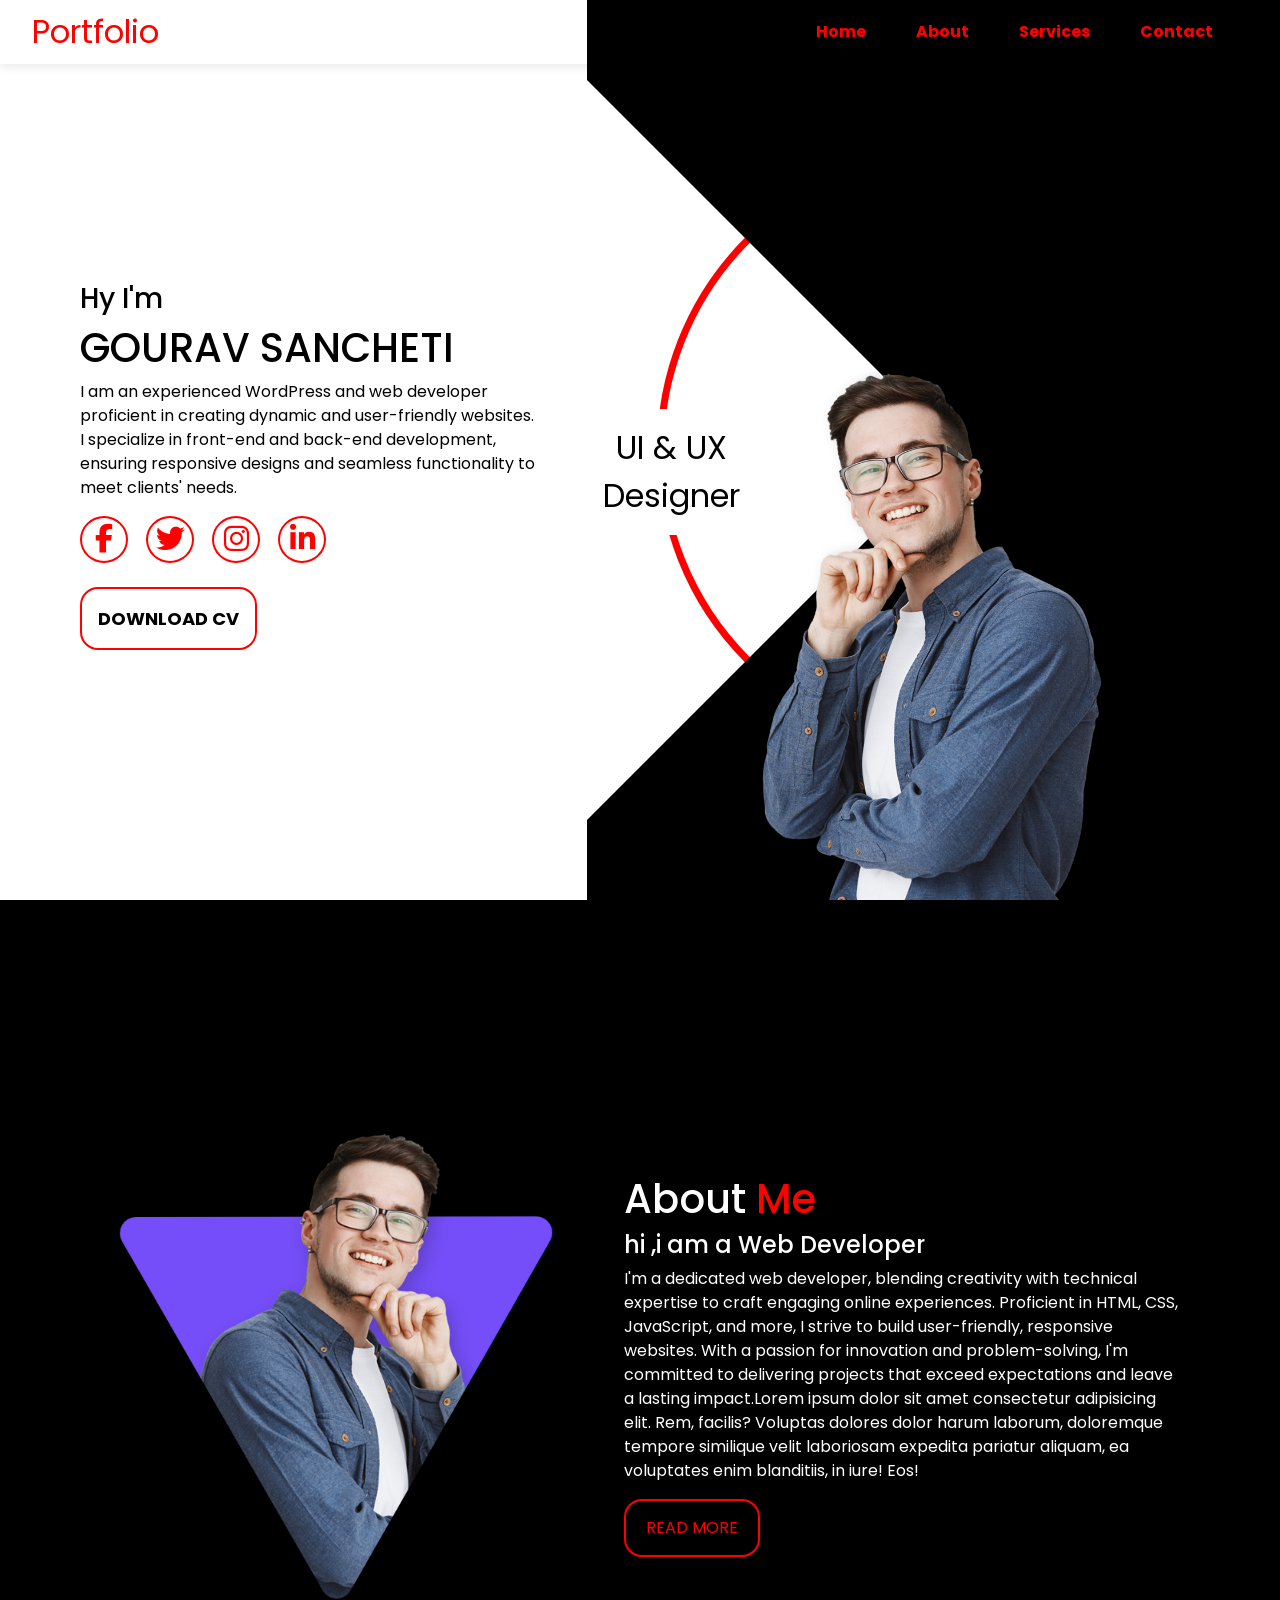
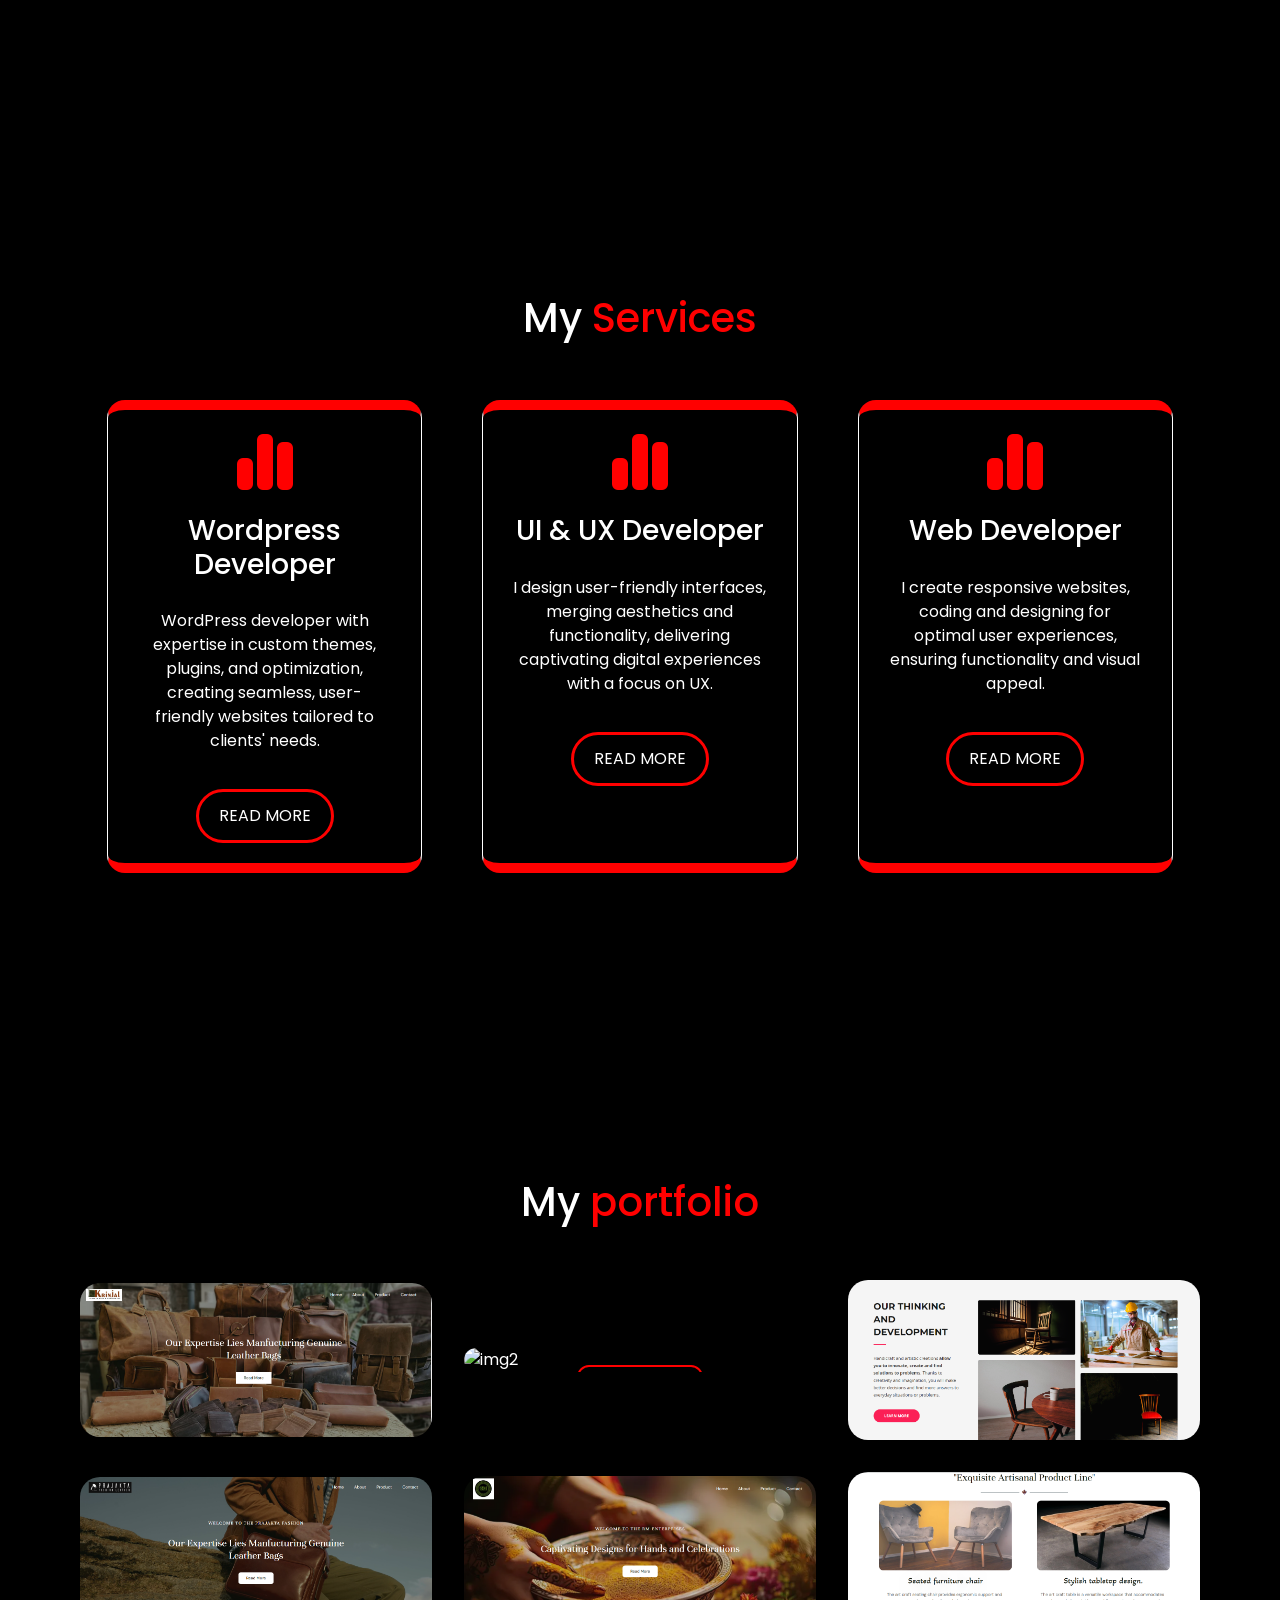
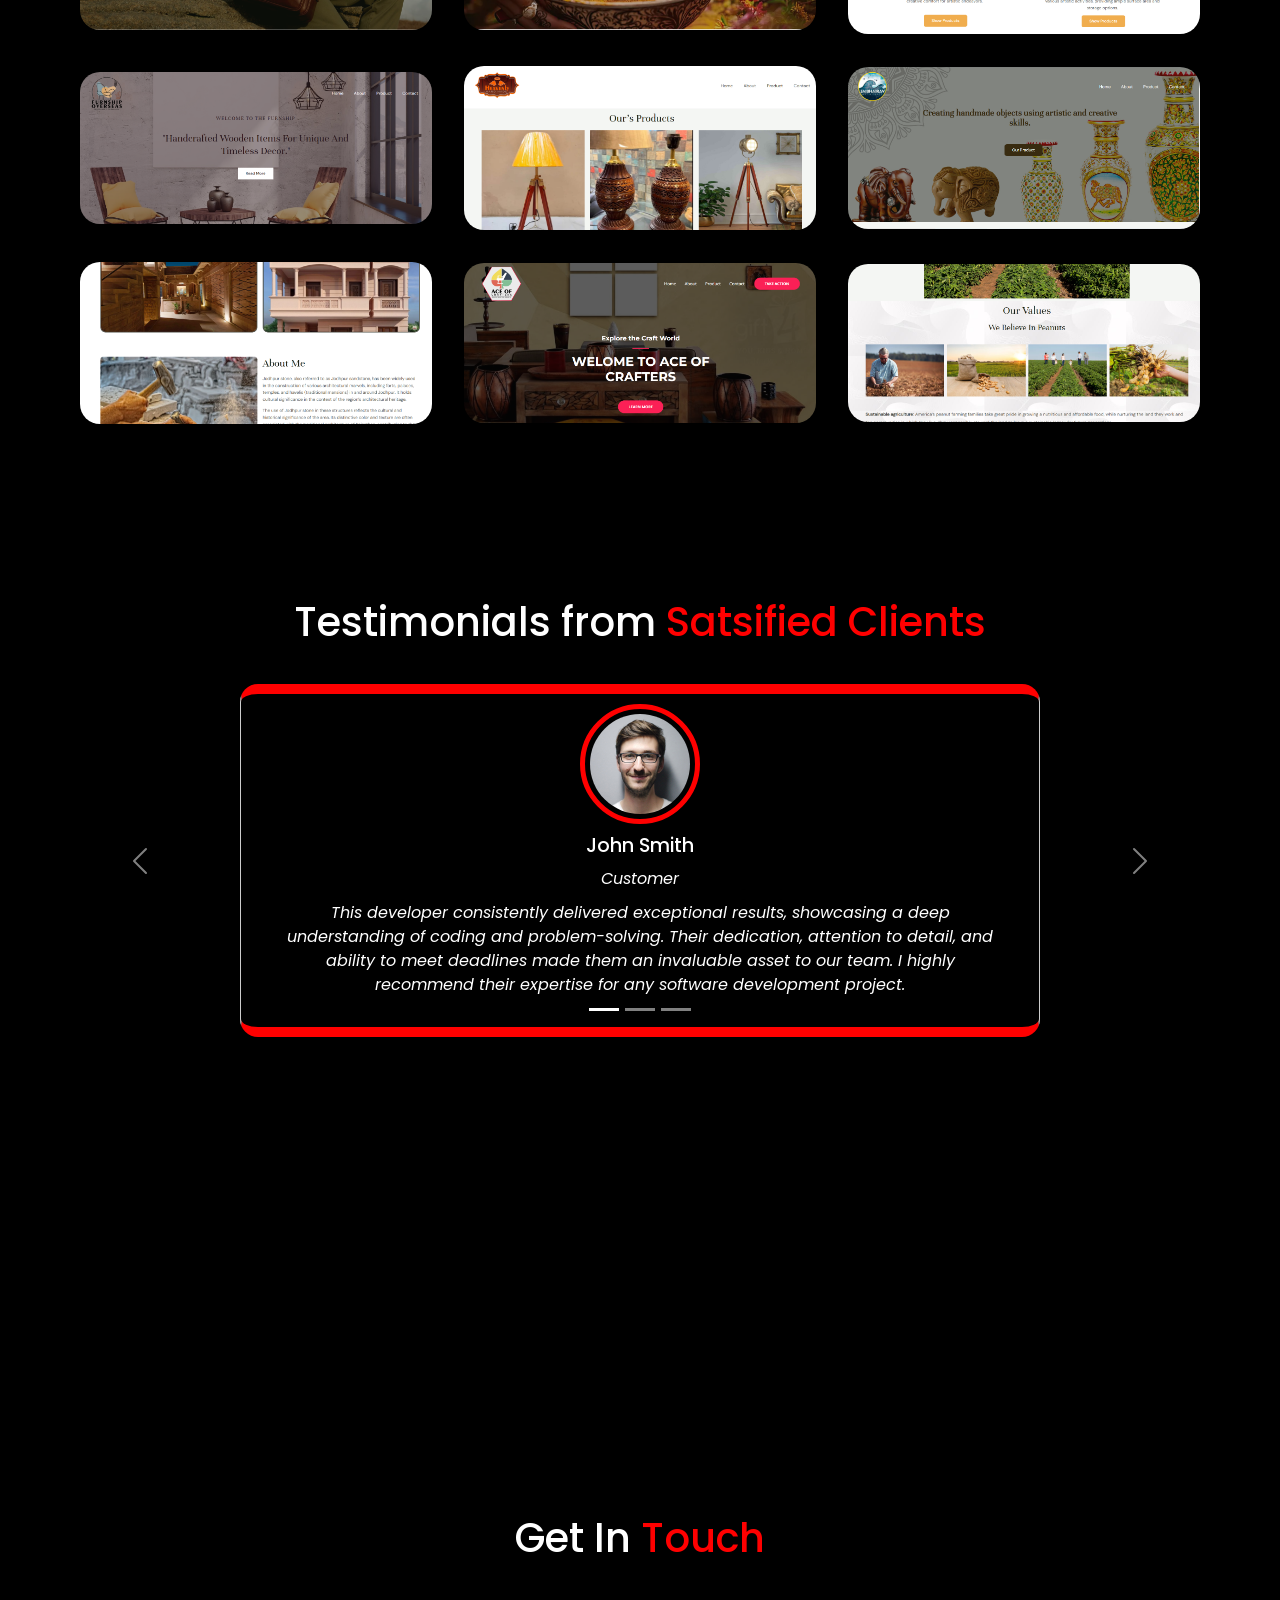
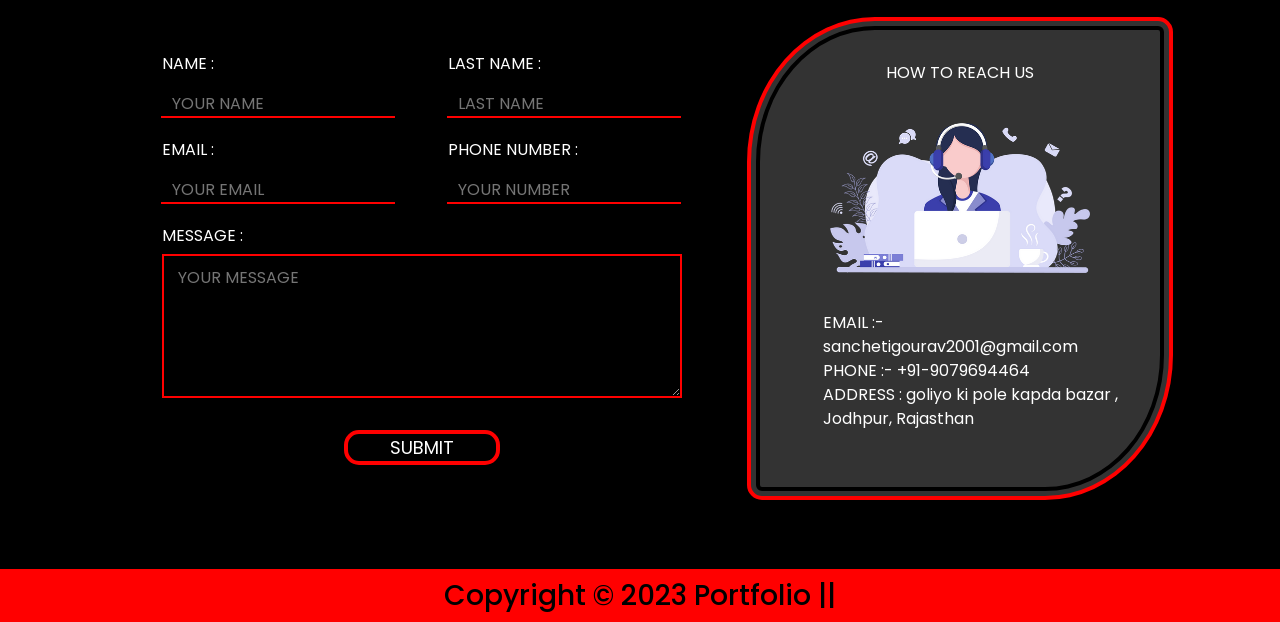
==== index.html @ 0c90a829 "all changes" ====
<!DOCTYPE html>
<html lang="en">
  <head>
    <meta charset="UTF-8" />
    <meta http-equiv="X-UA-Compatible" content="IE=edge" />
    <meta name="viewport" content="width=device-width, initial-scale=1.0" />
    <title>Portfilio</title>

    <!-- Bootstrap CSS -->
    <link
      href="https://cdn.jsdelivr.net/npm/bootstrap@5.0.2/dist/css/bootstrap.min.css"
      rel="stylesheet"
      integrity="sha384-EVSTQN3/azprG1Anm3QDgpJLIm9Nao0Yz1ztcQTwFspd3yD65VohhpuuCOmLASjC"
      crossorigin="anonymous"
    />

    <!-- fontawesome -->
    <link
      rel="stylesheet"
      href="https://cdnjs.cloudflare.com/ajax/libs/font-awesome/6.4.2/css/all.min.css"
    />
    <!-- custom css -->
    <link rel="stylesheet" href="css/style.css" />
  </head>

  <body>
    <!-- header design -->
    <div class="nav">
      <nav class="navbar">
        <div class="logo">Portfolio</div>
        <ul id="nav-menu">
          <li><a href="#home">Home</a></li>
          <li><a href="#about-section">About</a></li>
          <li><a href="#service">Services</a></li>
          <li><a href="#contact">Contact</a></li>
        </ul>
        <div class="nav-icon">
          <button class="bars" id="bars" onclick="show()">
            <div class="bar"></div>
            <div class="bar"></div>
            <div class="bar"></div>
          </button>
          <div class="cancle" id="cancle" onclick="hide()">&times;</div>
        </div>
      </nav>
    </div>

    <!-- home section design -->

    <section id="home" class="home">
      <div class="profile">
        <div class="profile-details">
          <h3 class="heading">Hy I'm</h3>
          <h1 class="heading">GOURAV SANCHETI</h1>
          <p>
            I am an experienced WordPress and web developer proficient in
            creating dynamic and user-friendly websites. I specialize in
            front-end and back-end development, ensuring responsive designs and
            seamless functionality to meet clients' needs.
          </p>
          <div class="social-media-links">
            <div class="facebook links">
              <a href="#">
                <i class="fa-brands fa-facebook-f"></i>
              </a>
            </div>
            <div class="twitter links">
              <a href="#">
                <i class="fa-brands fa-twitter"></i>
              </a>
            </div>
            <div class="instagram links">
              <a href="#">
                <i class="fa-brands fa-instagram"></i>
              </a>
            </div>
            <div class="facebook links">
              <a href="#">
                <i class="fa-brands fa-linkedin-in"></i>
              </a>
            </div>
          </div>
          <button class="cv capital">download cv</button>
        </div>
        <div class="profile-img">
          <div class="overlay"></div>
          <img class="overlay-1" src="images\border2.png" alt="" />
          <!-- <svg class="line" height="900" width="900" background="black">
  <line x1="0" y1="0" x2="340" y2="340" style="stroke:rgb(255,0,0);stroke-width:10" />
  <line x1="310" y1="310" x2="0" y2="620" style="stroke:rgb(255,0,0);stroke-width:10" />

  Sorry, your browser does not support inline SVG.
</svg> -->
          <img src="images/home.png" alt="img" />
          <div class="professions-box">
            <div class="profession" style="--i: 1">
              Website <br />
              Developer
            </div>
            <div class="profession" style="--i: 2">
              Graphics <br />
              Designer
            </div>
            <div class="profession" style="--i: 3">
              SEO <br />
              Developer
            </div>
            <div class="profession" style="--i: 4">
              UI & UX <br />
              Designer
            </div>
          </div>
        </div>
      </div>
    </section>

    <!-- about section design -->
    <section id="about-section" class="about">
      <div class="about-img">
        <img src="images\about.png" alt="my image" />
      </div>
      <div class="about-content">
        <h1 class="heading">About <span>Me</span></h1>
        <h4 class="heading">hi ,i am a Web Developer</h4>
        <p>
          I'm a dedicated web developer, blending creativity with technical
          expertise to craft engaging online experiences. Proficient in HTML,
          CSS, JavaScript, and more, I strive to build user-friendly, responsive
          websites. With a passion for innovation and problem-solving, I'm
          committed to delivering projects that exceed expectations and leave a
          lasting impact.Lorem ipsum dolor sit amet consectetur adipisicing
          elit. Rem, facilis? Voluptas dolores dolor harum laborum, doloremque
          tempore similique velit laboriosam expedita pariatur aliquam, ea
          voluptates enim blanditiis, in iure! Eos!
        </p>
        <button class="capital hoverbtn">read more</button>
      </div>
    </section>

    <!-- services section design -->
    <section id="service">
      <h1 class="heading">My <span>Services</span></h1>
      <div class="service-container">
        <div class="service-box">
          <i class="fa-solid fa-chart-simple"></i>
          <h3 class="heading">Wordpress Developer</h3>
          <p>
            WordPress developer with expertise in custom themes, plugins, and
            optimization, creating seamless, user-friendly websites tailored to
            clients' needs.
          </p>
          <a href="#" class="capital hoverbtn">read more</a>
        </div>
        <div class="service-box">
          <i class="fa-solid fa-chart-simple"></i>
          <h3 class="heading">UI & UX Developer</h3>
          <p>
            I design user-friendly interfaces, merging aesthetics and
            functionality, delivering captivating digital experiences with a
            focus on UX.
          </p>
          <a href="#" class="capital hoverbtn">read more</a>
        </div>
        <div class="service-box">
          <i class="fa-solid fa-chart-simple"></i>
          <h3 class="heading">Web Developer</h3>
          <p>
            I create responsive websites, coding and designing for optimal user
            experiences, ensuring functionality and visual appeal.
          </p>
          <a href="#" class="capital hoverbtn">read more</a>
        </div>
      </div>
    </section>

    <!-- portfolio section design -->

    <section id="portfolio" class="portfolio">
      <h1 class="heading">My <span>portfolio</span></h1>
      <div class="portfolio-container">
        <div class="portfolio-box">
          <img src="images/krinjal.PNG" alt="img1" />
          <div class="portfolio-content">
            <!-- <h3 class="heading">Web Design</h3> -->
            <!-- <p>
              Lorem ipsum dolor sit amet consectetur, adipisicing elit. Tenetur
              vel, exercitationem earum quas delectus provident voluptatem
              laborum ducimus
            </p>
            <a href="#" class="capital hoverbtn">read more</a> -->
            <center>
              <a
                href="https://krinjalleatherexport.com/"
                target="_blank"
                class="capital hoverbtn"
                >Visit</a
              >
            </center>
          </div>
        </div>
        <div class="portfolio-box">
          <img src="images\kansara.PNG" alt="img2" />
          <div class="portfolio-content">
            <!-- <h3 class="heading">Web Design</h3> -->
            <!-- <p>
              Lorem ipsum dolor sit amet consectetur, adipisicing elit. Tenetur
              vel, exercitationem earum quas delectus provident voluptatem
              laborum ducimus
            </p>
            <a href="#" class="capital hoverbtn">read more</a> -->
            <center>
              <a
                href="https://kansarainternational.com/"
                target="_blank"
                class="capital hoverbtn"
                >Visit</a
              >
            </center>
          </div>
        </div>
        <div class="portfolio-box">
          <img src="images\bluecity.PNG" alt="img3" />
          <div class="portfolio-content">
            <!-- <h3 class="heading">Web Design</h3> -->
            <!-- <p>
              Lorem ipsum dolor sit amet consectetur, adipisicing elit. Tenetur
              vel, exercitationem earum quas delectus provident voluptatem
              laborum ducimus
            </p>
            <a href="#" class="capital hoverbtn">read more</a> -->
            <center>
              <a
                href="https://bluecityoverseas.com/"
                target="_blank"
                class="capital hoverbtn"
                >Visit</a
              >
            </center>
          </div>
        </div>
        <div class="portfolio-box">
          <img src="images\prajakta.PNG" alt="img1" />
          <div class="portfolio-content">
            <!-- <h3 class="heading">Prajakta Fashion Leaders</h3> -->
            <!-- <p>
              Lorem ipsum dolor sit amet consectetur, adipisicing elit. Tenetur
              vel, exercitationem earum quas delectus provident voluptatem
              laborum ducimus
            </p>
            <a href="#" class="capital hoverbtn">read more</a> -->
            <center>
              <a
                href="https://prajaktafashionleather.com/"
                target="_blank"
                class="capital hoverbtn"
                >Visit</a
              >
            </center>
          </div>
        </div>
        <div class="portfolio-box">
          <img src="images\rm-enter.PNG" alt="img2" />
          <div class="portfolio-content">
            <!-- <h3 class="heading">RM -Enterprises</h3> -->
            <!-- <p>
              Lorem ipsum dolor sit amet consectetur, adipisicing elit. Tenetur
              vel, exercitationem earum quas delectus provident voluptatem
              laborum ducimus
            </p>
            <a href="#" class="capital hoverbtn">read more</a> -->
            <center>
              <a
                href="https://rm-enterprises.in/"
                target="_blank"
                class="capital hoverbtn"
                >Visit</a
              >
            </center>
          </div>
        </div>
        <div class="portfolio-box">
          <img src="images\jainmonk.PNG" alt="img3" />
          <div class="portfolio-content">
            <!-- <h3 class="heading">Jainmonk Overseas</h3> -->
            <!-- <p>
              Lorem ipsum dolor sit amet consectetur, adipisicing elit. Tenetur
              vel, exercitationem earum quas delectus provident voluptatem
              laborum ducimus
            </p>
            <a href="#" class="capital hoverbtn">read more</a> -->
            <center>
              <a
                href="https://jainmonkoverseas.com/"
                target="_blank"
                class="capital hoverbtn"
                >Visit</a
              >
            </center>
          </div>
        </div>
        <div class="portfolio-box">
          <img src="images\furnship.PNG" alt="img3" />
          <div class="portfolio-content">
            <!-- <h3 class="heading">Web Design</h3> -->
            <!-- <p>
              Lorem ipsum dolor sit amet consectetur, adipisicing elit. Tenetur
              vel, exercitationem earum quas delectus provident voluptatem
              laborum ducimus
            </p>
            <a href="#" class="capital hoverbtn">read more</a> -->
            <center>
              <a
                href="https://furnship.co.in/"
                target="_blank"
                class="capital hoverbtn"
                >Visit</a
              >
            </center>
          </div>
        </div>
        <div class="portfolio-box">
          <img src="images\heavenly.PNG" alt="img3" />
          <div class="portfolio-content">
            <!-- <h3 class="heading">Web Design</h3> -->
            <!-- <p>
              Lorem ipsum dolor sit amet consectetur, adipisicing elit. Tenetur
              vel, exercitationem earum quas delectus provident voluptatem
              laborum ducimus
            </p>
            <a href="#" class="capital hoverbtn">read more</a> -->
            <center>
              <a
                href="https://heavenlyhandmade.co.in/"
                target="_blank"
                class="capital hoverbtn"
                >Visit</a
              >
            </center>
          </div>
        </div>
        <div class="portfolio-box">
          <img src="images\jaibhairav.PNG" alt="img3" />
          <div class="portfolio-content">
            <!-- <h3 class="heading">Web Design</h3> -->
            <!-- <p>
              Lorem ipsum dolor sit amet consectetur, adipisicing elit. Tenetur
              vel, exercitationem earum quas delectus provident voluptatem
              laborum ducimus
            </p>
            <a href="#" class="capital hoverbtn">read more</a> -->
            <center>
              <a
                href="https://jaibhairavartandcraft.com/"
                target="_blank"
                class="capital hoverbtn"
                >Visit</a
              >
            </center>
          </div>
        </div>
        <div class="portfolio-box">
          <img src="images\shreekrishna.PNG" alt="img3" />
          <div class="portfolio-content">
            <!-- <h3 class="heading">Web Design</h3> -->
            <!-- <p>
              Lorem ipsum dolor sit amet consectetur, adipisicing elit. Tenetur
              vel, exercitationem earum quas delectus provident voluptatem
              laborum ducimus
            </p>
            <a href="#" class="capital hoverbtn">read more</a> -->
            <center>
              <a
                href="https://shreekrishnainnovation.com/"
                target="_blank"
                class="capital hoverbtn"
                >Visit</a
              >
            </center>
          </div>
        </div>
        <div class="portfolio-box">
          <img src="images\aceof.PNG" alt="img3" />
          <div class="portfolio-content">
            <!-- <h3 class="heading">Web Design</h3> -->
            <!-- <p>
              Lorem ipsum dolor sit amet consectetur, adipisicing elit. Tenetur
              vel, exercitationem earum quas delectus provident voluptatem
              laborum ducimus
            </p>
            <a href="#" class="capital hoverbtn">read more</a> -->
            <center>
              <a
                href="https://aceofcrafters.com/"
                target="_blank"
                class="capital hoverbtn"
                >Visit</a
              >
            </center>
          </div>
        </div>
        <div class="portfolio-box">
          <img src="images\shreekrishnaindustry.PNG" alt="img3" />
          <div class="portfolio-content">
            <!-- <h3 class="heading">Web Design</h3> -->
            <!-- <p>
              Lorem ipsum dolor sit amet consectetur, adipisicing elit. Tenetur
              vel, exercitationem earum quas delectus provident voluptatem
              laborum ducimus
            </p> -->
            <center>
              <a
                href="https://shreekrishnaindustry.com/"
                target="_blank"
                class="capital hoverbtn"
                >Visit</a
              >
            </center>
          </div>
        </div>
      </div>
    </section>

    <!-- testimonial design -->

    <section id="testimonials">
      <h1 class="heading">Testimonials from  <span>Satsified Clients</span></h1>
      <div
        id="carouselExampleCaptions"
        class="carousel slide"
        data-bs-ride="carousel"
      >
        <div class="carousel-indicators">
          <button
            type="button"
            data-bs-target="#carouselExampleCaptions"
            data-bs-slide-to="0"
            class="active"
            aria-current="true"
            aria-label="Slide 1"
          ></button>
          <button
            type="button"
            data-bs-target="#carouselExampleCaptions"
            data-bs-slide-to="1"
            aria-label="Slide 2"
          ></button>
          <button
            type="button"
            data-bs-target="#carouselExampleCaptions"
            data-bs-slide-to="2"
            aria-label="Slide 3"
          ></button>
        </div>
        <div class="carousel-inner">
          <div class="carousel-item active">
            <center>
              <img src="images\testimonial1.jpg" alt="Customer Image" />
            </center>
            <div class="testimonial-content">
              <h3>John Smith</h3>
              <p>Customer</p>
              <p>
                This developer consistently delivered exceptional results,
                showcasing a deep understanding of coding and problem-solving.
                Their dedication, attention to detail, and ability to meet
                deadlines made them an invaluable asset to our team. I highly
                recommend their expertise for any software development project.
              </p>
            </div>
          </div>
          <div class="carousel-item">
            <img src="images\testimonial3.jpg" alt="Customer Image" />
            <div class="testimonial-content">
              <h3>Jane Doe</h3>
              <p>Client</p>
              <p>
                Our experience with this web developer was fantastic. They
                created a user-friendly, visually stunning website that exceeded
                our expectations. Their communication, professionalism, and
                commitment to delivering on time made the project a breeze.
                We're thrilled with the results and highly recommend their
                services for web development needs.
              </p>
            </div>
          </div>
          <div class="carousel-item">
            <img src="images\testimonial2.jpg" alt="Customer Image" />
            <div class="testimonial-content">
              <h3>Michael Johnson</h3>
              <p>User</p>
              <p>
                I had a fantastic experience with this web developer. The
                website they designed is intuitive, fast, and visually
                appealing. It's easy to navigate, and I love the attention to
                detail. They've improved my online experience significantly, and
                I'd recommend them to anyone seeking a top-notch web developer.
              </p>
            </div>
          </div>
        </div>
        <button
          class="carousel-control-prev"
          type="button"
          data-bs-target="#carouselExampleCaptions"
          data-bs-slide="prev"
        >
          <span class="carousel-control-prev-icon" aria-hidden="true"></span>
          <span class="visually-hidden">Previous</span>
        </button>
        <button
          class="carousel-control-next"
          type="button"
          data-bs-target="#carouselExampleCaptions"
          data-bs-slide="next"
        >
          <span class="carousel-control-next-icon" aria-hidden="true"></span>
          <span class="visually-hidden">Next</span>
        </button>
      </div>
    </section>

    <!-- contact section design -->

    <section class="container contact" id="contact">
      <h1 class="heading">Get In  <span> Touch</span></h1>

      <div class="contact-box">
        <div class="contact-left">
          <form action="">
            <div class="input-row">
              <div class="input-group">
                <label>NAME :</label>
                <input
                  type="text"
                  placeholder="YOUR NAME"
                  required
                  autocomplete="off"
                />
              </div>
              <div class="input-group">
                <label>LAST NAME :</label>
                <input
                  type="text"
                  placeholder="LAST NAME"
                  required
                  autocomplete="off"
                />
              </div>
            </div>

            <div class="input-row">
              <div class="input-group">
                <label>EMAIL :</label>
                <input
                  type="email"
                  placeholder="YOUR EMAIL"
                  required
                  autocomplete="off"
                />
              </div>
              <div class="input-group">
                <label>PHONE NUMBER :</label>
                <input
                  type="tel"
                  placeholder="YOUR NUMBER"
                  required
                  autocomplete="off"
                />
              </div>
            </div>
            <label>MESSAGE :</label>
            <textarea rows="5" placeholder=" YOUR MESSAGE"></textarea>

            <button type="submit" class="capital hoverbtn">SUBMIT</button>
          </form>
        </div>
        <div class="contact-right">
          <span>HOW TO REACH US</span>
          <div>
            <img src="images/c1.png" alt="img1" />
          </div>
          <ul type="none" class="details">
            <li>EMAIL :- sanchetigourav2001@gmail.com</li>
            <li>PHONE :- +91-9079694464</li>
            <li>ADDRESS : goliyo ki pole kapda bazar , Jodhpur, Rajasthan</li>
          </ul>
        </div>
      </div>
    </section>

    <!-- footer design -->
    <div class="footer">
      <h3>Copyright © 2023 Portfolio ||</h3>
    </div>

    <script
      src="https://cdn.jsdelivr.net/npm/bootstrap@5.0.2/dist/js/bootstrap.bundle.min.js"
      integrity="sha384-MrcW6ZMFYlzcLA8Nl+NtUVF0sA7MsXsP1UyJoMp4YLEuNSfAP+JcXn/tWtIaxVXM"
      crossorigin="anonymous"
    ></script>
    <!-- custom js -->
    <script src="js/script.js"></script>
  </body>
</html>
---- css/style.css ----
@import url('https://fonts.googleapis.com/css2?family=Poppins:wght@300;400;500;600;700;800;900&display=swap');

* {
    margin: 0px;
    padding: 0px;
    box-sizing: border-box;
    text-decoration: none;
    border: none;
    outline: none;
    scroll-behavior: smooth;
    font-family: 'Poppins', sans-serif;
}
/* :root
{ */

    /* background-color */
    /* --main-bg-color:black; */
    /* --bg-color : white; */
    /* --red-bg-color:red; */

    /* font-color */
    /* --first-text: red; */
    /* --second-text:white; */
    /* --third-text:black; */

    /* border-color */
    /* --red-border: red; */
    /* --black-border: black; */

/* } */ 
:root
{
    /* background-color */
    --main-bg-color:black;
    --bg-color : white;
    --red-bg-color:red;

    /* font-color */
    --first-text: red;
    --second-text:white ;
    --third-text:black;

    /* border-color */
    --red-border: red;
    --black-border: black;
    --white-border:white;
}
body
{
    background-color: var(--main-bg-color);
    color: var(--second-text);
}
section
{
    margin: 0 0 1rem;
}
.nav
{
    display: flex;
    flex-wrap: wrap;
    padding-left: 0;
    margin-bottom: 0;
    position: fixed;
    height: 0;
    width: 100%;
    z-index: 10;
    /* list-style: none; */
    background: rgba(0,0,0,0.8);
}


.navbar {
    position: fixed;
    top: 0;
    left: 0;
    width: 100%;
    padding: 0.5rem 2rem;
    background-color: transparent;
    transition: background-color 0.3s ease-in-out, box-shadow 0.3s ease-in-out;
    box-shadow: 0 2px 10px rgba(0, 0, 0, 0.1);
    z-index: 1000;
    box-sizing: border-box;

}

.nav .navbar .logo
{
    font-size: xx-large;
    color: var(--first-text);
}
.nav-icon
{
    display: none;
}


.nav .navbar .nav-icon{
position: relative;
margin-right: 10px;
width: 30px;
height: 40px;
z-index: 2000;
}
.nav .navbar .nav-icon .bars{
    position: absolute;
    display: flex;
    flex-direction: column;
    background-color: transparent;
    gap: 5px;
    top: 8px;
    left: 0;
}
    .nav .navbar .nav-icon .bars .bar {
    width: 30px;
    /* gap: 10px; */
    height: 5px;
    border-radius: 18px;
    background-color: var(--bg-color);
}
.cancle
{
    font-size: 2.5rem;
    position: absolute;
    top: -8px;
    z-index: -1;
    display: none;
}



.navbar ul {
    list-style: none;
    display: flex;
    justify-content: center;
    align-items: center;
    margin: 0;
    padding: 10px;
}

.navbar li {
    margin: 0 10px;
}

.navbar a {
    text-decoration: none;
    color: var(--first-text);
    font-weight: bold;
    padding: 8px 15px;
    border-radius: 5px;
    transition: background-color 0.2s ease-in-out, color 0.2s ease-in-out;
}

.navbar a:hover {
    background-color: var(--red-bg-color);
    color: var(--third-text);
}
/* home section */
section#home {
    width: 100%;
    height: 100vh;
    display: flex;
    align-items: center;
    background-color: var(--bg-color);
    color: var(--third-text);
}
.profile
{
    display: flex;
}
.social-media-links {
    display: flex;
    gap: 18px;
    font-size: x-large;
}
.social-media-links .links {
    width: 3rem;
    border: 2px solid var(--red-border);
    padding: 5px 10px 2px;
    border-radius: 50%;
    text-align: center;
    display: flex;
    align-items: center;
    justify-content: center;
}
.social-media-links .links a i
{
    color: var(--first-text);
    font-size: 1.8rem;
}
button.cv {
    margin: 1.5rem auto 0 0;
    padding: 1rem;
    border: 2px solid var(--red-border);
    border-radius: 18px;
    background-color: transparent;
    font-size: large;
    font-weight: 700;
}
button.cv:hover
{
    border-color:black ;
    background-color: var(--red-bg-color);
}

.profile-details {
    padding: 2rem 3rem 0 5rem;
    width: 50%;
    display: flex;
    height: 100vh;
    flex-direction: column;
    justify-content: center;
}
.profile .profile-details h1.heading
{
    text-align: left;
    padding: 0;
}
.profile-img {
    width: 60%;
    padding-left: 3rem;
    height: 100vh;
    position: relative;
    display: flex;
    align-items: center;
    justify-content: center;
    overflow: hidden;
}
.overlay
{
    width: 100%;
    z-index: 1;
    top: 0;

    border: 50vh solid var(--black-border);
    border-left: 50vh solid transparent;
    position: absolute;
}
img.overlay-1
{
    display: none;
}
.line
{
    position: absolute;
    top:0;
    z-index: 2;
    width: 100%;
    height: 100vh;
}
.profile-img img {
    z-index: 3;
    position: absolute;
    width: 23rem;
    right: 160px;
    bottom: 0px;
}
.professions-box {
    position: relative;
    width: 600px;
    height: 600px;
    border: 7px solid var(--red-border);
    display: flex;
    align-items: center;
    justify-content: center;
    border-radius: 50%;
    animation: rotate 15s infinite;
}
@keyframes rotate {
    0%
    {
        rotate: 360deg;
    }
    25%
    {
        rotate: 270deg;
    }
    50%
    {
        rotate: 180deg;
    }
    75%
    {
        rotate: 90deg;
    }
    100%
    {
        rotate: 0deg;
    }
    
}

.profession
 {
    position: absolute;
    background: var(--bg-color);
    padding: 15px;
    transform: rotate(calc(360deg / 4 * var(--i)));
    transform-origin: 368px;
    text-align: center;
    left: -76px;
    font-size: 2rem;
    top: 43%;
    
}

/* about section */

section#about-section {
    height: 100vh;
    display: flex;
    align-items: center;
    justify-content: center;
    padding: 2rem 6rem;
    gap: 3rem;
}
#about-section h1.heading
{
    text-align: left;
    padding: 0;
}
.about-img img
{
    width: 30rem;
}
.heading span
{
    color: var(--first-text);
}
.about-content button
{
    border: 2px solid var(--red-border);
    color: var(--first-text);
    padding: 15px 20px;
    background: transparent;
    border-radius: 18px;
}


/* service section */
#service
{
    height: 100vh;  
    padding: 2rem;
    text-align: center;
}
h1.heading{
    padding: 30px 50px;
    text-align: center;
}
.service-container
{
    display: grid;
    grid-template-columns: repeat(auto-fit,minmax(250px , 1fr));
    gap: 60px;
    padding: 20px 75px; 
}
.service-box {
    width: 100%;
    border-radius: 18px;
    align-items: center;
    flex-direction: column;
    display: flex;
    padding: 20px 30px;
    box-shadow: 0px 0px 5px rgba(0, 0, 0, 0.7);
    gap: 20px;
    transition-duration: 0.5s;
    text-align: center;
    border: 1px solid white;
    border-top: 10px solid var(--red-border);
    border-bottom: 10px solid var(--red-border);
}
.service-box:hover
{
    scale: 1.1;
    box-shadow: 1px 1px 1rem rgba(0, 0, 0, 0.7);

}
.service-box i
{
    font-size: 4rem;
    color: var(--first-text);
}
.service-box a
{
    color: var(--second-text);
    text-decoration: none;
    padding: 12px 20px;
    border: 3px solid var(--red-border);
    border-radius: 30px;
}

/* portfolio */
#portfolio
{
    width: 100%;
    height: auto;
    margin-bottom: 8rem;
}
.portfolio-container
{
    display: grid;
    grid-template-columns: repeat(auto-fit,minmax(300px,1fr));
    align-items: center;
    gap: 2rem;
    padding:1rem 5rem;
    overflow: hidden;
}
.portfolio-box
{
    display: flex;
    position: relative;
    flex-direction: column;
    border-radius: 20px;
    box-shadow: 0px 0px 1rem rgba(0, 0, 0, 0.7);
    overflow: hidden;
}
.portfolio-content
{
    position: absolute;
    bottom: 0;
    top: 100%;
    left: 0;
    right: 0;
    padding: 20px;
    display: flex;
    flex-direction: column;
    align-items: center;
    text-align: center;
    justify-content: center;
    background-color: rgba(0, 0, 0, 0.8);
    z-index: -1;
    color: white;
    transition-duration: 2s;
}
.portfolio-box:hover .portfolio-content
{
    top: 0px;
    z-index: 2;
}
.portfolio-box:hover img
{
    transform: scale(2 );
}


.portfolio-box img
{
    width: 100%;
    transition-duration: 2s;
    scale: 1;
}
.portfolio-box .portfolio-content a
{
    color: var(--second-text);
    text-decoration: none;
    border-radius: 12px;
    border: 2px solid var(--red-border);
    padding: 12px 30PX;
    font-size: 1.5REM;
    font-family: cursive;
    text-align: center;
    display: inline;
}
.portfolio-box .portfolio-content h3.heading
{
    color: var(--first-text);
}


/* testimonial */
#testimonials
{
    height: 100vh;
    position: relative;
}
#carouselExampleCaptions {
        max-width: 800px;
        position: relative;
        margin:auto;
        /* overflow: hidden; */
        /* display: flex;
        align-items: center;
        justify-content: center; */
      }
      
      
    
      .carousel-item {
          
          border: 1px solid #ccc;
          border-top: 10px solid var(--red-border);
      border-bottom: 10px solid var(--red-border);
        flex-shrink: 0;
        width: 100%;
        height: auto;
        /* height: 350px; */
        text-align: center;
        padding: 20px;
        border-radius: 18px;
        box-shadow: 0 2px 4px rgba(0, 0, 0, 0.1);
      }
    
      .carousel-item img {
        border-radius: 50%;
        width: 100px;
        height: 100px;
        display: inline;
        outline: 5px solid var(--red-border);
        outline-offset: 5px;
        margin: 0 43% 20px;
        object-fit: cover;
      }
    
      .testimonial-content {
        padding: 0 20px;
      }
    
      .testimonial-content h3 {
        margin: 0;
        font-size: 1.2em;
      }
    
      .testimonial-content p {
        margin: 10px 0;
        font-style: italic;
      }
    
      
      .carousel-control-prev-icon,.carousel-control-next-icon {
          /* display: inline-block; */
          padding: 5px 10px;
        background-color: transparent;
        color: var(--first-text);
        border: none;
        border-radius: 5px;
        cursor: pointer;
      }
      .carousel-control-prev,.carousel-control-next {
        position: absolute;
      }
      .carousel-control-prev {
        left: -20% ;

      }
      .carousel-control-next {
        right: -20% ;
      }
      .scroll-button.next {
        right: 90px ;
        top: 48%;
      }


/* contact us */
.contact-box{
    margin: 20px;
    display: flex;
}

.contact-left{
    flex-basis: 60%;
    padding: 40px 60px;
}
.contact-left form
{
    display: flex;
    flex-direction: column;
}


.contact-right{
    flex-basis: 40%;
    margin: 5px;
    padding: 40px;
    background-color: rgba(255, 255,255, 0.2);
    text-align: center;
    border: 4px solid var(--red-border);
    border-radius: 30% 15px 30% 15px;
    outline: 4px solid var(--black-border);
    outline-offset: -13px;
    /* color: #fff; */
}

.contact-right ul {

    text-align: start;
}
.input-row{
    display: flex;
    justify-content: space-between;
    margin-bottom: 20px;
}

.input-row .input-group{
    flex-basis: 45%;
    display: flex;
    flex-direction: column;
    align-items: flex-start;
}

.input-group input{
    padding: 10px 11px 0;
    border: none;
    border-bottom: 2px solid var(--red-border);
    background: transparent;
    /* color: white; */
    outline: none;
    width: 100%;
}


textarea{
    width: 100%;
    border: 2px solid var(--red-border);
    margin-bottom: 2rem;           
    background: transparent;
    padding: 10px;
    outline: none;
    /* color: white; */
    cursor: black;
}

label{
    margin-bottom: 6px;
    display: block;
    color: var(--second-text);
}

.contact-box button{
    background: transparent;
    width: 30%;
    margin: auto;
    border: 4px solid var(--red-border);
    font-size:large;
    border-radius: 15px;
    outline: none;
    color:var(--second-text);
    height: 35px;
}

.hoverbtn:hover{
    background: var(--red-bg-color) !important;
    text-decoration:none !important;
    color: var(--third-text) !important;
    border-color: var(--white-border) !important;
}


.contact-right img{
    width: 100%;
}

.capital
{
    text-transform: uppercase;
}





       









/* responsive */

@media screen and (max-width:1250px) {

.overlay
{
    margin-left:5rem ;
    border: 53vh solid var(--black-border);
    border-left: 40vh solid transparent;
}
.service-container
{
    gap: 20px;
    padding: 20px;
}
#portfolio
{
    height: auto;
}

}
















@media screen and (max-width:1150px) {

.professions-box
{
    width: 400px;
    height: 400px;
}
.profession
{
    transform-origin: 277px;
    font-size: 1.7rem;
}
.profile-img img {
right: 50px;
}
#carouselExampleCaptions
{
    width: 80%;
}
.carousel-control-prev {
left: 8%;
}

.carousel-control-next {
    right: 8%;
}
.service-box
{
    display: flex;
    gap: 20px;
    padding: 20px;
}
}














@media screen and (max-width:950px) {
    .overlay
    {
        margin-left:5rem ;
        border: 53vh solid var(--black-border);
        border-left: 40vh solid transparent;
    }
    .contact-left,.contact-right
{
    padding: 30px 0px;
}
.portfolio-container
{
    display: grid;
    grid-template-columns: repeat(auto-fit,minmax(300px,1fr));
    align-items: center;
    gap: 2rem;
    padding:1rem 5rem;
    overflow: hidden;
}

}








 
@media screen and (max-width:880px) {

.nav-icon
{
    display: block;
}    
.nav .navbar #nav-menu
{
    display: flex;
    position: absolute;
    flex-direction: column;
    width: 100%;
    left: -100%;
    background: var(--main-bg-color);
    bottom: -400%;
    transition: all 1s;
    gap: 20px;
}
.nav .navbar #nav-menu li
{
    padding: 10px;
}

    section#home
    {
        margin-top: 4rem;
        height: auto;
    }
    .profile {
    display: flex;
    justify-content: center;
    flex-direction: column;
    align-items: center;
}
.profile-details
{
    height: auto;
    text-align: center;
    width: auto;
    align-items: center;
    padding: 20px 40px; 
}
.profile-img
{
    padding-left: 0;
    padding-right: 0;
    width: 100%;
    height: 450px;
    overflow: hidden;
    cursor: none;
}
.profile-img img {
    
    width: 12rem;
    left: 40%;
    bottom: 0;
}
.overlay
{   
    margin: 0;
    z-index: 2;
    /* top: 0;
    left: 0;
    border: 54vw solid black;
    border-top: 26vh solid transparent; */
    display: none;
}
img.overlay-1
{
    display: block;
    width: 100%;
    height: inherit;
    position: absolute;
    top: 0;
    left: 0;
    right: 0;
    bottom: 0;
}
.professions-box
{
    width: 400px;
    height: 400px;
    position: absolute;
    top: 35px;
}
.profession:nth-child(1)
{
    transform: rotate(0deg) translate(193px,-193px);
}
.profession:nth-child(2)
{
    transform: rotate(90deg) translate(183px, -172px);
}

.profession:nth-child(3)
{
    transform: rotate(180deg) translate(194px, -171px)
}
.profession:nth-child(4)
{
    transform: rotate(270deg) translate(196px, -186px);
}
button.cv {
margin: 1.5rem auto;
}



/* about */

section#about-section
{
    flex-direction: column-reverse;
    height: auto !important;
    text-align: center;
    gap: 0;
    padding: 2rem 1rem;
}
.about-img
{
    display: flex;
    align-items: center;
    justify-content: center;
}
.about-img > img
{
    width: 80%;
}
.about-content
{
    text-align: center;
    width: 100%;
    padding: 30px;
    box-sizing: border-box;
}
#about-section h1.heading
{
    text-align: center;
}

/* service */
#service
{
    height: auto;
    padding: 0;
}
.service-container
{   
    display: flex;
    flex-direction: column;
    gap: 40px;
    padding: 50px;
}
.service-box
{
    padding: 10px;
    gap: 0;
}

/* portfolio */
#portfolio
{
    height: auto;
    margin-bottom: 1rem;
}
.portfolio-container
{
    padding: 1rem;
    grid-template-columns: repeat(auto-fit,minmax(200px,1fr));
    
}
.portfolio-content
{
    padding: 5px;
}


/* testimonial */
#testimonials
{
    height: auto;
    margin-bottom: 2rem;
}
.carousel-item
{
    height: 500px;
}
.testimonial-content
{
    padding: 0;
}

.carousel-control-prev-icon, .carousel-control-next-icon {
    display: none;
}
/* contact */
.contact-box
{
    display: flex;
    flex-direction: column-reverse;
}
.contact-box .contact-left form
{
    display: flex;
    flex-direction: column;
}

.contact-right span
{
    font-size: x-large;
}

}

/* Footer  */
.footer h3 {
    display: flex;
    text-align: center;
    justify-content: center;
    margin-top: 4rem;
    background: red;
    margin-bottom: 0rem;
    padding: .6rem;
    color: black;
}













@media screen and (max-width:550px) {
.profile-img
{
    padding: 0;
    height: 320px;
}    
.profile-img img {
    left: 36%;
    width: 10rem;
}
.professions-box
{
    top: 20px;
}

.profession:nth-child(1) {
    transform: rotate(0deg) translate(190px,-208px);
}
.profession:nth-child(3) {
    transform: rotate(180deg) translate(200px, -144px);
}
.profession:nth-child(4) {
    transform: rotate(270deg) translate(233px, -186px);
}


.overlay
{
    /* border: 53vw solid black;
    border-top: 57vh solid transparent; */
    display: none;
}
img.overlay-1
{
    display: block;
    width: 100%;
    position: absolute;
    left: 0;
    bottom: -2px;
    top: 0;
    right: 0;
    height: inherit;
}
section#about-section
{
    padding: 20px;
}
.portfolio-content p {
    font-size: 11px;
}
.about-content
{
    padding-left: 0;
    padding-right: 0;
}
.carousel-item
{
    height: 600px;
}
.carousel-item img
{
    margin: 20px;
}
.details
{
    padding: 0 20px;
    word-wrap: break-word;

}
}
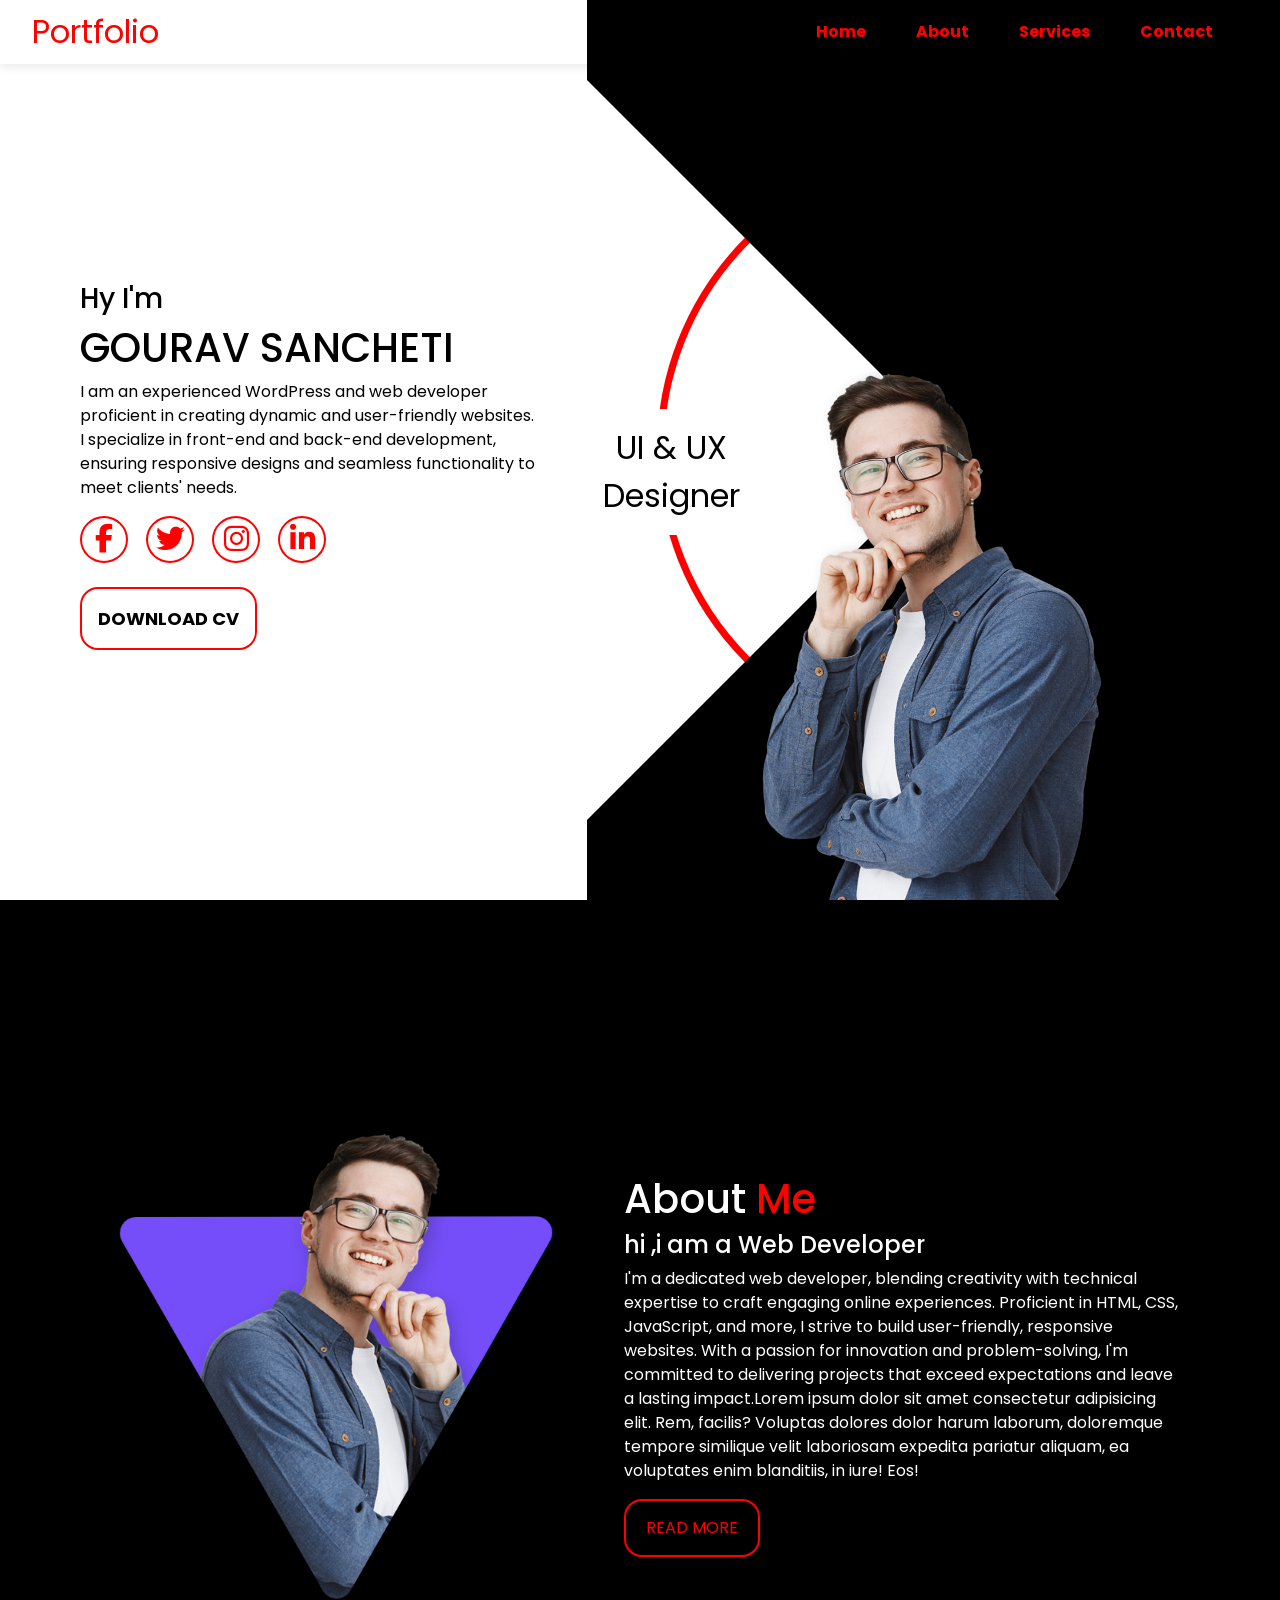
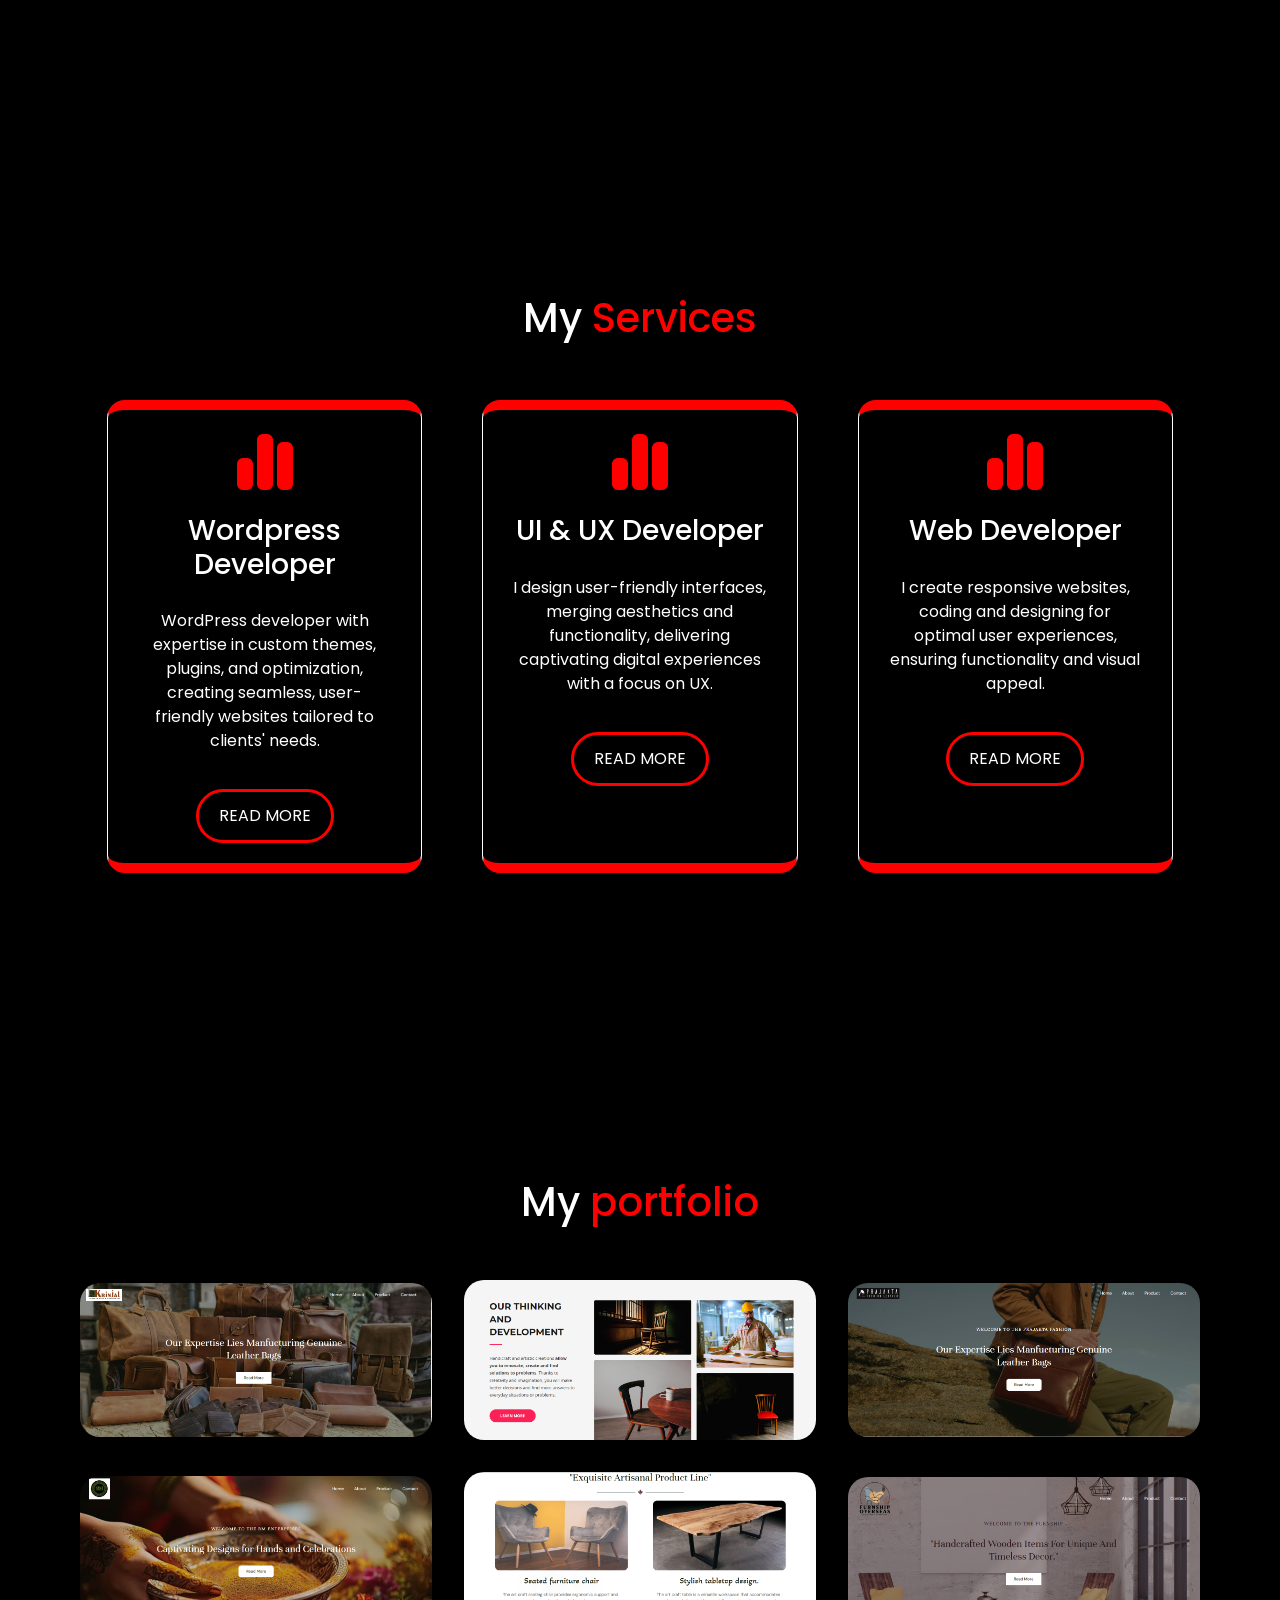
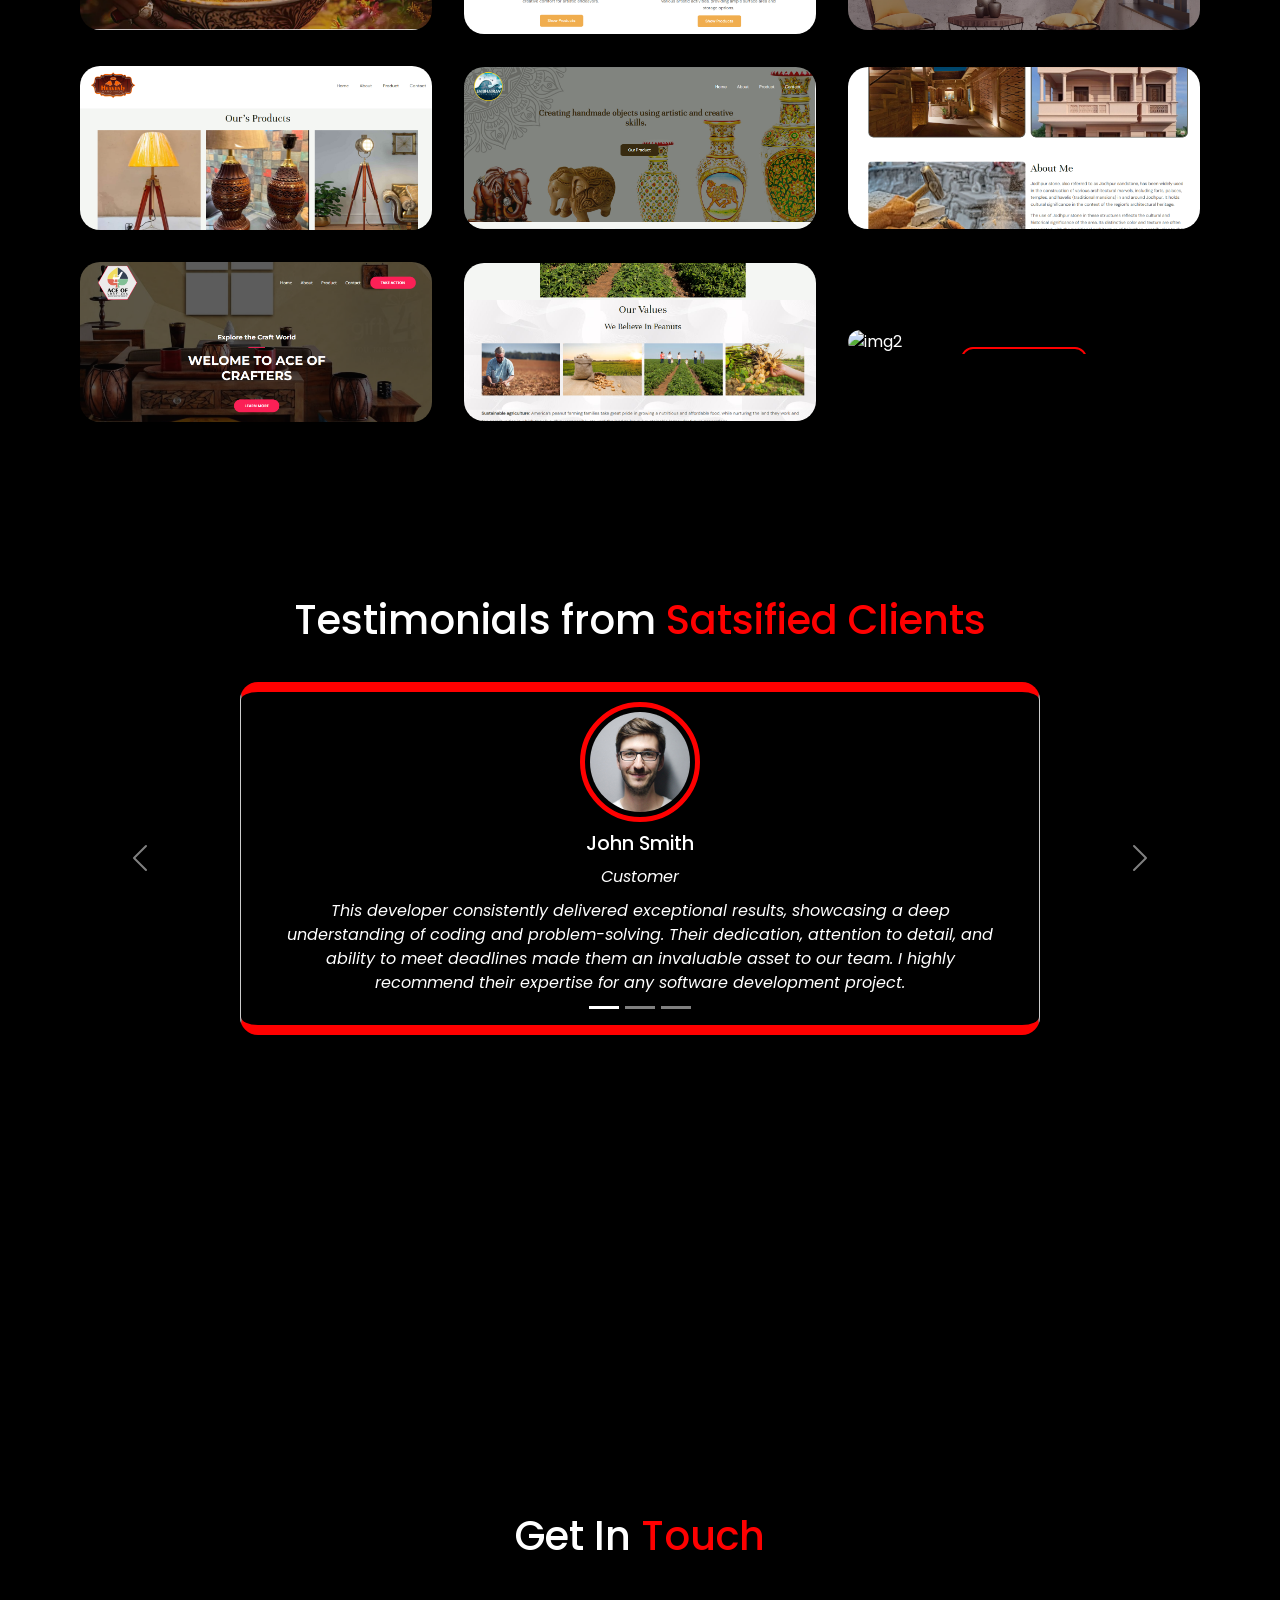
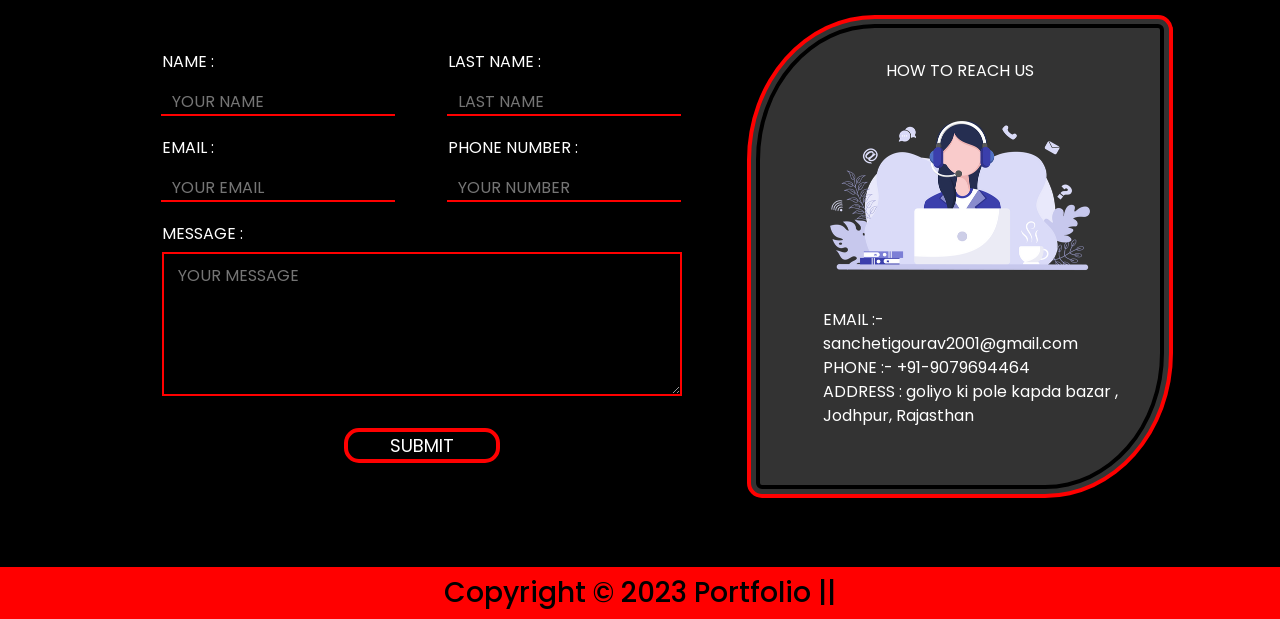
==== commit c1ee9473: "Update index.html1" ====
--- a/index.html
+++ b/index.html
@@ -199,6 +199,205 @@
           </div>
         </div>
         <div class="portfolio-box">
+          <img src="images\bluecity.PNG" alt="img3" />
+          <div class="portfolio-content">
+            <!-- <h3 class="heading">Web Design</h3> -->
+            <!-- <p>
+              Lorem ipsum dolor sit amet consectetur, adipisicing elit. Tenetur
+              vel, exercitationem earum quas delectus provident voluptatem
+              laborum ducimus
+            </p>
+            <a href="#" class="capital hoverbtn">read more</a> -->
+            <center>
+              <a
+                href="https://bluecityoverseas.com/"
+                target="_blank"
+                class="capital hoverbtn"
+                >Visit</a
+              >
+            </center>
+          </div>
+        </div>
+        <div class="portfolio-box">
+          <img src="images\prajakta.PNG" alt="img1" />
+          <div class="portfolio-content">
+            <!-- <h3 class="heading">Prajakta Fashion Leaders</h3> -->
+            <!-- <p>
+              Lorem ipsum dolor sit amet consectetur, adipisicing elit. Tenetur
+              vel, exercitationem earum quas delectus provident voluptatem
+              laborum ducimus
+            </p>
+            <a href="#" class="capital hoverbtn">read more</a> -->
+            <center>
+              <a
+                href="https://prajaktafashionleather.com/"
+                target="_blank"
+                class="capital hoverbtn"
+                >Visit</a
+              >
+            </center>
+          </div>
+        </div>
+        <div class="portfolio-box">
+          <img src="images\rm-enter.PNG" alt="img2" />
+          <div class="portfolio-content">
+            <!-- <h3 class="heading">RM -Enterprises</h3> -->
+            <!-- <p>
+              Lorem ipsum dolor sit amet consectetur, adipisicing elit. Tenetur
+              vel, exercitationem earum quas delectus provident voluptatem
+              laborum ducimus
+            </p>
+            <a href="#" class="capital hoverbtn">read more</a> -->
+            <center>
+              <a
+                href="https://rm-enterprises.in/"
+                target="_blank"
+                class="capital hoverbtn"
+                >Visit</a
+              >
+            </center>
+          </div>
+        </div>
+        <div class="portfolio-box">
+          <img src="images\jainmonk.PNG" alt="img3" />
+          <div class="portfolio-content">
+            <!-- <h3 class="heading">Jainmonk Overseas</h3> -->
+            <!-- <p>
+              Lorem ipsum dolor sit amet consectetur, adipisicing elit. Tenetur
+              vel, exercitationem earum quas delectus provident voluptatem
+              laborum ducimus
+            </p>
+            <a href="#" class="capital hoverbtn">read more</a> -->
+            <center>
+              <a
+                href="https://jainmonkoverseas.com/"
+                target="_blank"
+                class="capital hoverbtn"
+                >Visit</a
+              >
+            </center>
+          </div>
+        </div>
+        <div class="portfolio-box">
+          <img src="images\furnship.PNG" alt="img3" />
+          <div class="portfolio-content">
+            <!-- <h3 class="heading">Web Design</h3> -->
+            <!-- <p>
+              Lorem ipsum dolor sit amet consectetur, adipisicing elit. Tenetur
+              vel, exercitationem earum quas delectus provident voluptatem
+              laborum ducimus
+            </p>
+            <a href="#" class="capital hoverbtn">read more</a> -->
+            <center>
+              <a
+                href="https://furnship.co.in/"
+                target="_blank"
+                class="capital hoverbtn"
+                >Visit</a
+              >
+            </center>
+          </div>
+        </div>
+        <div class="portfolio-box">
+          <img src="images\heavenly.PNG" alt="img3" />
+          <div class="portfolio-content">
+            <!-- <h3 class="heading">Web Design</h3> -->
+            <!-- <p>
+              Lorem ipsum dolor sit amet consectetur, adipisicing elit. Tenetur
+              vel, exercitationem earum quas delectus provident voluptatem
+              laborum ducimus
+            </p>
+            <a href="#" class="capital hoverbtn">read more</a> -->
+            <center>
+              <a
+                href="https://heavenlyhandmade.co.in/"
+                target="_blank"
+                class="capital hoverbtn"
+                >Visit</a
+              >
+            </center>
+          </div>
+        </div>
+        <div class="portfolio-box">
+          <img src="images\jaibhairav.PNG" alt="img3" />
+          <div class="portfolio-content">
+            <!-- <h3 class="heading">Web Design</h3> -->
+            <!-- <p>
+              Lorem ipsum dolor sit amet consectetur, adipisicing elit. Tenetur
+              vel, exercitationem earum quas delectus provident voluptatem
+              laborum ducimus
+            </p>
+            <a href="#" class="capital hoverbtn">read more</a> -->
+            <center>
+              <a
+                href="https://jaibhairavartandcraft.com/"
+                target="_blank"
+                class="capital hoverbtn"
+                >Visit</a
+              >
+            </center>
+          </div>
+        </div>
+        <div class="portfolio-box">
+          <img src="images\shreekrishna.PNG" alt="img3" />
+          <div class="portfolio-content">
+            <!-- <h3 class="heading">Web Design</h3> -->
+            <!-- <p>
+              Lorem ipsum dolor sit amet consectetur, adipisicing elit. Tenetur
+              vel, exercitationem earum quas delectus provident voluptatem
+              laborum ducimus
+            </p>
+            <a href="#" class="capital hoverbtn">read more</a> -->
+            <center>
+              <a
+                href="https://shreekrishnainnovation.com/"
+                target="_blank"
+                class="capital hoverbtn"
+                >Visit</a
+              >
+            </center>
+          </div>
+        </div>
+        <div class="portfolio-box">
+          <img src="images\aceof.PNG" alt="img3" />
+          <div class="portfolio-content">
+            <!-- <h3 class="heading">Web Design</h3> -->
+            <!-- <p>
+              Lorem ipsum dolor sit amet consectetur, adipisicing elit. Tenetur
+              vel, exercitationem earum quas delectus provident voluptatem
+              laborum ducimus
+            </p>
+            <a href="#" class="capital hoverbtn">read more</a> -->
+            <center>
+              <a
+                href="https://aceofcrafters.com/"
+                target="_blank"
+                class="capital hoverbtn"
+                >Visit</a
+              >
+            </center>
+          </div>
+        </div>
+        <div class="portfolio-box">
+          <img src="images\shreekrishnaindustry.PNG" alt="img3" />
+          <div class="portfolio-content">
+            <!-- <h3 class="heading">Web Design</h3> -->
+            <!-- <p>
+              Lorem ipsum dolor sit amet consectetur, adipisicing elit. Tenetur
+              vel, exercitationem earum quas delectus provident voluptatem
+              laborum ducimus
+            </p> -->
+            <center>
+              <a
+                href="https://shreekrishnaindustry.com/"
+                target="_blank"
+                class="capital hoverbtn"
+                >Visit</a
+              >
+            </center>
+          </div>
+        </div>
+        <div class="portfolio-box">
           <img src="images\kansara.PNG" alt="img2" />
           <div class="portfolio-content">
             <!-- <h3 class="heading">Web Design</h3> -->
@@ -211,205 +410,6 @@
             <center>
               <a
                 href="https://kansarainternational.com/"
-                target="_blank"
-                class="capital hoverbtn"
-                >Visit</a
-              >
-            </center>
-          </div>
-        </div>
-        <div class="portfolio-box">
-          <img src="images\bluecity.PNG" alt="img3" />
-          <div class="portfolio-content">
-            <!-- <h3 class="heading">Web Design</h3> -->
-            <!-- <p>
-              Lorem ipsum dolor sit amet consectetur, adipisicing elit. Tenetur
-              vel, exercitationem earum quas delectus provident voluptatem
-              laborum ducimus
-            </p>
-            <a href="#" class="capital hoverbtn">read more</a> -->
-            <center>
-              <a
-                href="https://bluecityoverseas.com/"
-                target="_blank"
-                class="capital hoverbtn"
-                >Visit</a
-              >
-            </center>
-          </div>
-        </div>
-        <div class="portfolio-box">
-          <img src="images\prajakta.PNG" alt="img1" />
-          <div class="portfolio-content">
-            <!-- <h3 class="heading">Prajakta Fashion Leaders</h3> -->
-            <!-- <p>
-              Lorem ipsum dolor sit amet consectetur, adipisicing elit. Tenetur
-              vel, exercitationem earum quas delectus provident voluptatem
-              laborum ducimus
-            </p>
-            <a href="#" class="capital hoverbtn">read more</a> -->
-            <center>
-              <a
-                href="https://prajaktafashionleather.com/"
-                target="_blank"
-                class="capital hoverbtn"
-                >Visit</a
-              >
-            </center>
-          </div>
-        </div>
-        <div class="portfolio-box">
-          <img src="images\rm-enter.PNG" alt="img2" />
-          <div class="portfolio-content">
-            <!-- <h3 class="heading">RM -Enterprises</h3> -->
-            <!-- <p>
-              Lorem ipsum dolor sit amet consectetur, adipisicing elit. Tenetur
-              vel, exercitationem earum quas delectus provident voluptatem
-              laborum ducimus
-            </p>
-            <a href="#" class="capital hoverbtn">read more</a> -->
-            <center>
-              <a
-                href="https://rm-enterprises.in/"
-                target="_blank"
-                class="capital hoverbtn"
-                >Visit</a
-              >
-            </center>
-          </div>
-        </div>
-        <div class="portfolio-box">
-          <img src="images\jainmonk.PNG" alt="img3" />
-          <div class="portfolio-content">
-            <!-- <h3 class="heading">Jainmonk Overseas</h3> -->
-            <!-- <p>
-              Lorem ipsum dolor sit amet consectetur, adipisicing elit. Tenetur
-              vel, exercitationem earum quas delectus provident voluptatem
-              laborum ducimus
-            </p>
-            <a href="#" class="capital hoverbtn">read more</a> -->
-            <center>
-              <a
-                href="https://jainmonkoverseas.com/"
-                target="_blank"
-                class="capital hoverbtn"
-                >Visit</a
-              >
-            </center>
-          </div>
-        </div>
-        <div class="portfolio-box">
-          <img src="images\furnship.PNG" alt="img3" />
-          <div class="portfolio-content">
-            <!-- <h3 class="heading">Web Design</h3> -->
-            <!-- <p>
-              Lorem ipsum dolor sit amet consectetur, adipisicing elit. Tenetur
-              vel, exercitationem earum quas delectus provident voluptatem
-              laborum ducimus
-            </p>
-            <a href="#" class="capital hoverbtn">read more</a> -->
-            <center>
-              <a
-                href="https://furnship.co.in/"
-                target="_blank"
-                class="capital hoverbtn"
-                >Visit</a
-              >
-            </center>
-          </div>
-        </div>
-        <div class="portfolio-box">
-          <img src="images\heavenly.PNG" alt="img3" />
-          <div class="portfolio-content">
-            <!-- <h3 class="heading">Web Design</h3> -->
-            <!-- <p>
-              Lorem ipsum dolor sit amet consectetur, adipisicing elit. Tenetur
-              vel, exercitationem earum quas delectus provident voluptatem
-              laborum ducimus
-            </p>
-            <a href="#" class="capital hoverbtn">read more</a> -->
-            <center>
-              <a
-                href="https://heavenlyhandmade.co.in/"
-                target="_blank"
-                class="capital hoverbtn"
-                >Visit</a
-              >
-            </center>
-          </div>
-        </div>
-        <div class="portfolio-box">
-          <img src="images\jaibhairav.PNG" alt="img3" />
-          <div class="portfolio-content">
-            <!-- <h3 class="heading">Web Design</h3> -->
-            <!-- <p>
-              Lorem ipsum dolor sit amet consectetur, adipisicing elit. Tenetur
-              vel, exercitationem earum quas delectus provident voluptatem
-              laborum ducimus
-            </p>
-            <a href="#" class="capital hoverbtn">read more</a> -->
-            <center>
-              <a
-                href="https://jaibhairavartandcraft.com/"
-                target="_blank"
-                class="capital hoverbtn"
-                >Visit</a
-              >
-            </center>
-          </div>
-        </div>
-        <div class="portfolio-box">
-          <img src="images\shreekrishna.PNG" alt="img3" />
-          <div class="portfolio-content">
-            <!-- <h3 class="heading">Web Design</h3> -->
-            <!-- <p>
-              Lorem ipsum dolor sit amet consectetur, adipisicing elit. Tenetur
-              vel, exercitationem earum quas delectus provident voluptatem
-              laborum ducimus
-            </p>
-            <a href="#" class="capital hoverbtn">read more</a> -->
-            <center>
-              <a
-                href="https://shreekrishnainnovation.com/"
-                target="_blank"
-                class="capital hoverbtn"
-                >Visit</a
-              >
-            </center>
-          </div>
-        </div>
-        <div class="portfolio-box">
-          <img src="images\aceof.PNG" alt="img3" />
-          <div class="portfolio-content">
-            <!-- <h3 class="heading">Web Design</h3> -->
-            <!-- <p>
-              Lorem ipsum dolor sit amet consectetur, adipisicing elit. Tenetur
-              vel, exercitationem earum quas delectus provident voluptatem
-              laborum ducimus
-            </p>
-            <a href="#" class="capital hoverbtn">read more</a> -->
-            <center>
-              <a
-                href="https://aceofcrafters.com/"
-                target="_blank"
-                class="capital hoverbtn"
-                >Visit</a
-              >
-            </center>
-          </div>
-        </div>
-        <div class="portfolio-box">
-          <img src="images\shreekrishnaindustry.PNG" alt="img3" />
-          <div class="portfolio-content">
-            <!-- <h3 class="heading">Web Design</h3> -->
-            <!-- <p>
-              Lorem ipsum dolor sit amet consectetur, adipisicing elit. Tenetur
-              vel, exercitationem earum quas delectus provident voluptatem
-              laborum ducimus
-            </p> -->
-            <center>
-              <a
-                href="https://shreekrishnaindustry.com/"
                 target="_blank"
                 class="capital hoverbtn"
                 >Visit</a
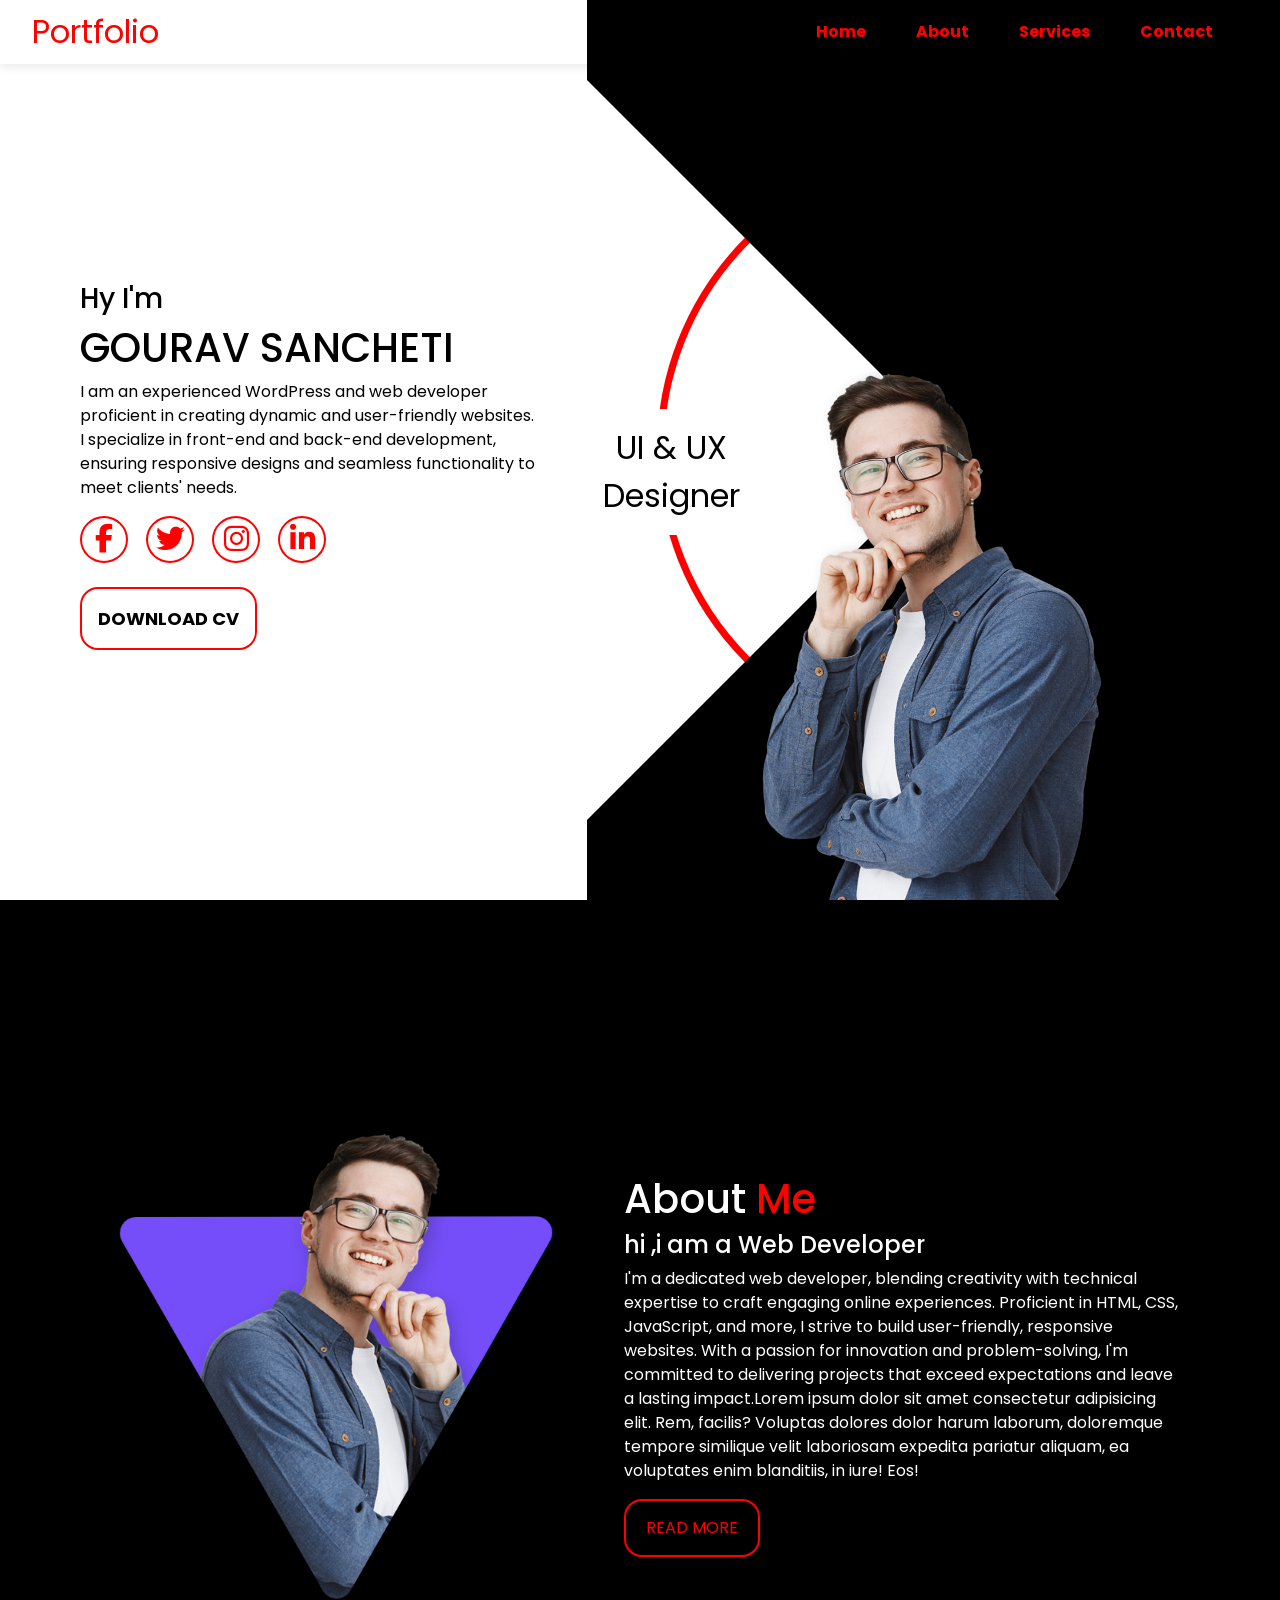
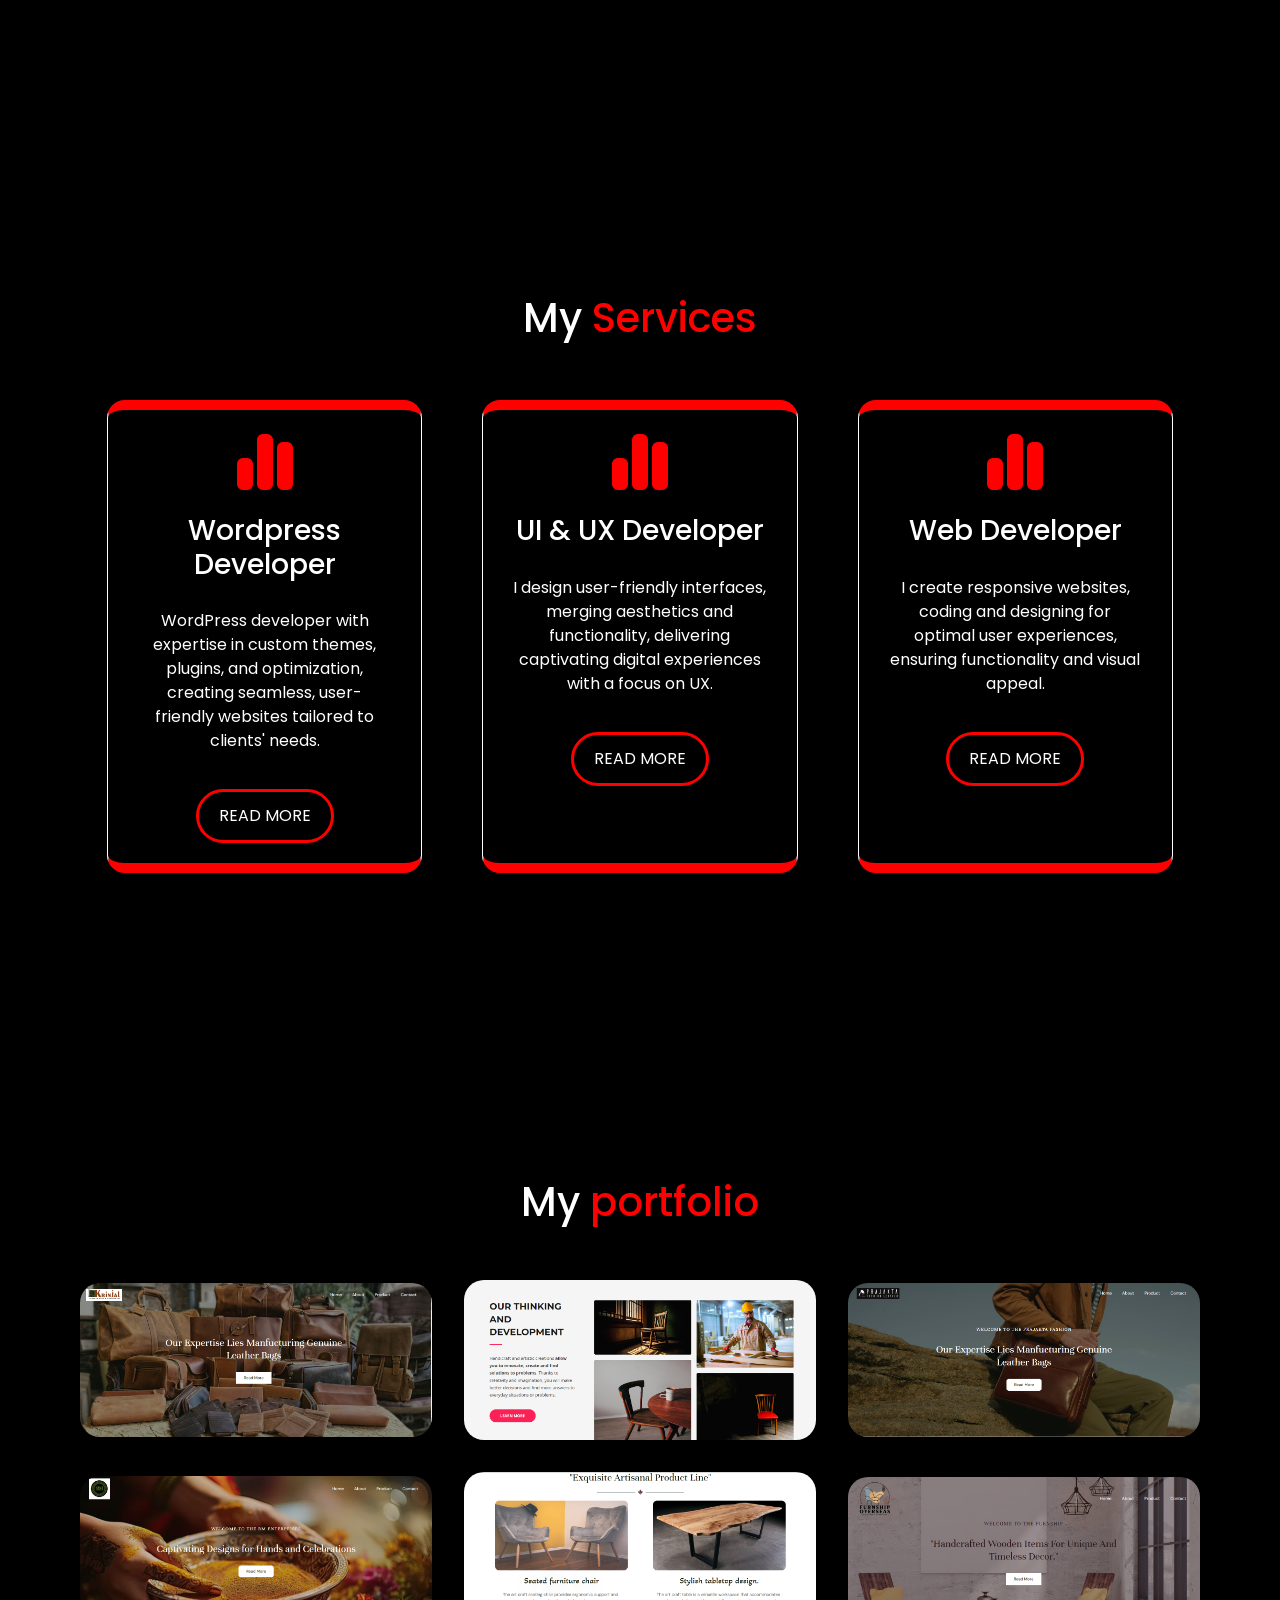
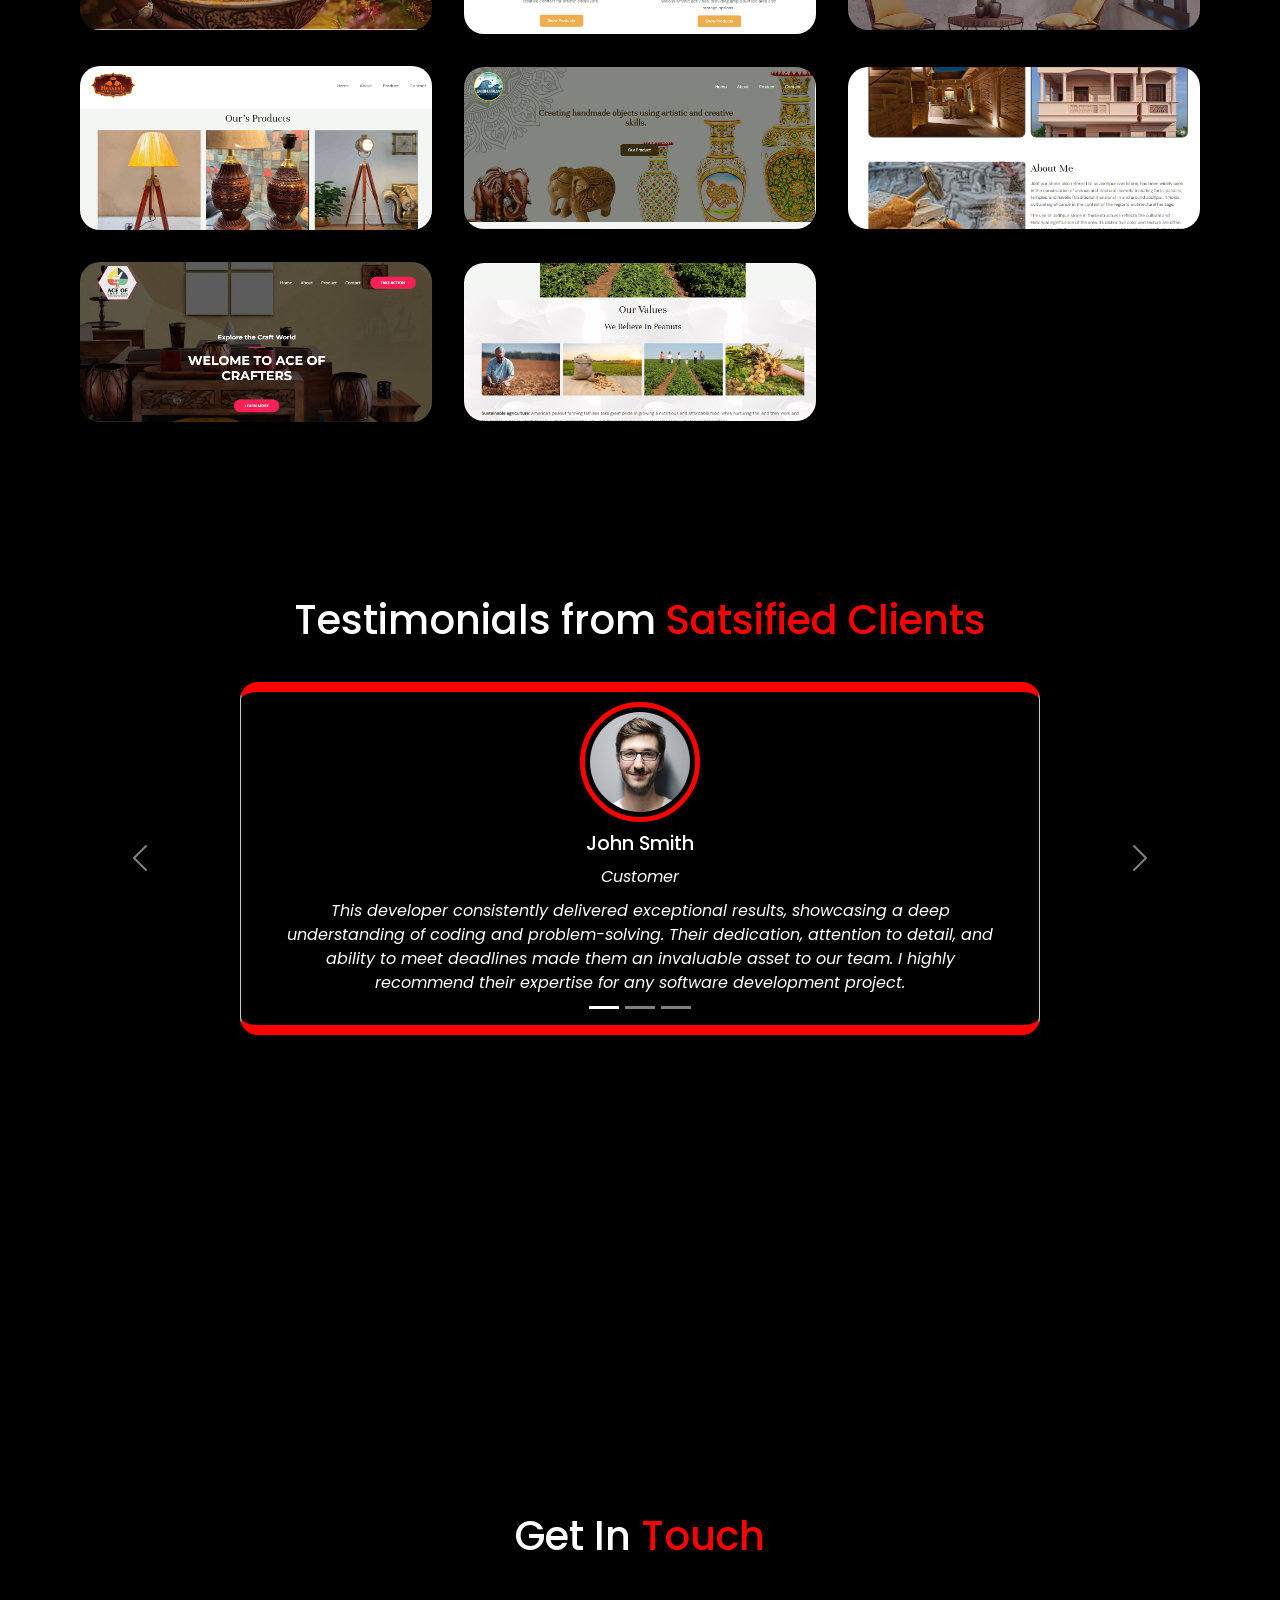
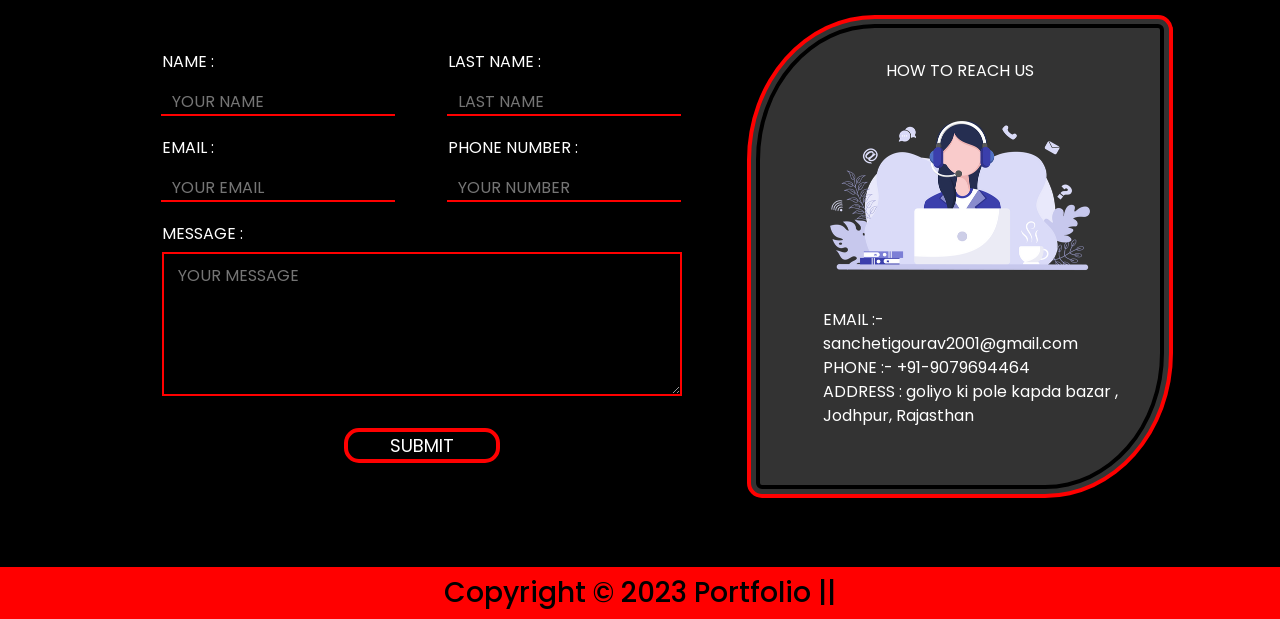
==== commit b03a661f: "img change" ====
--- a/index.html
+++ b/index.html
@@ -397,26 +397,7 @@
             </center>
           </div>
         </div>
-        <div class="portfolio-box">
-          <img src="images\kansara.PNG" alt="img2" />
-          <div class="portfolio-content">
-            <!-- <h3 class="heading">Web Design</h3> -->
-            <!-- <p>
-              Lorem ipsum dolor sit amet consectetur, adipisicing elit. Tenetur
-              vel, exercitationem earum quas delectus provident voluptatem
-              laborum ducimus
-            </p>
-            <a href="#" class="capital hoverbtn">read more</a> -->
-            <center>
-              <a
-                href="https://kansarainternational.com/"
-                target="_blank"
-                class="capital hoverbtn"
-                >Visit</a
-              >
-            </center>
-          </div>
-        </div>
+        
       </div>
     </section>
 
